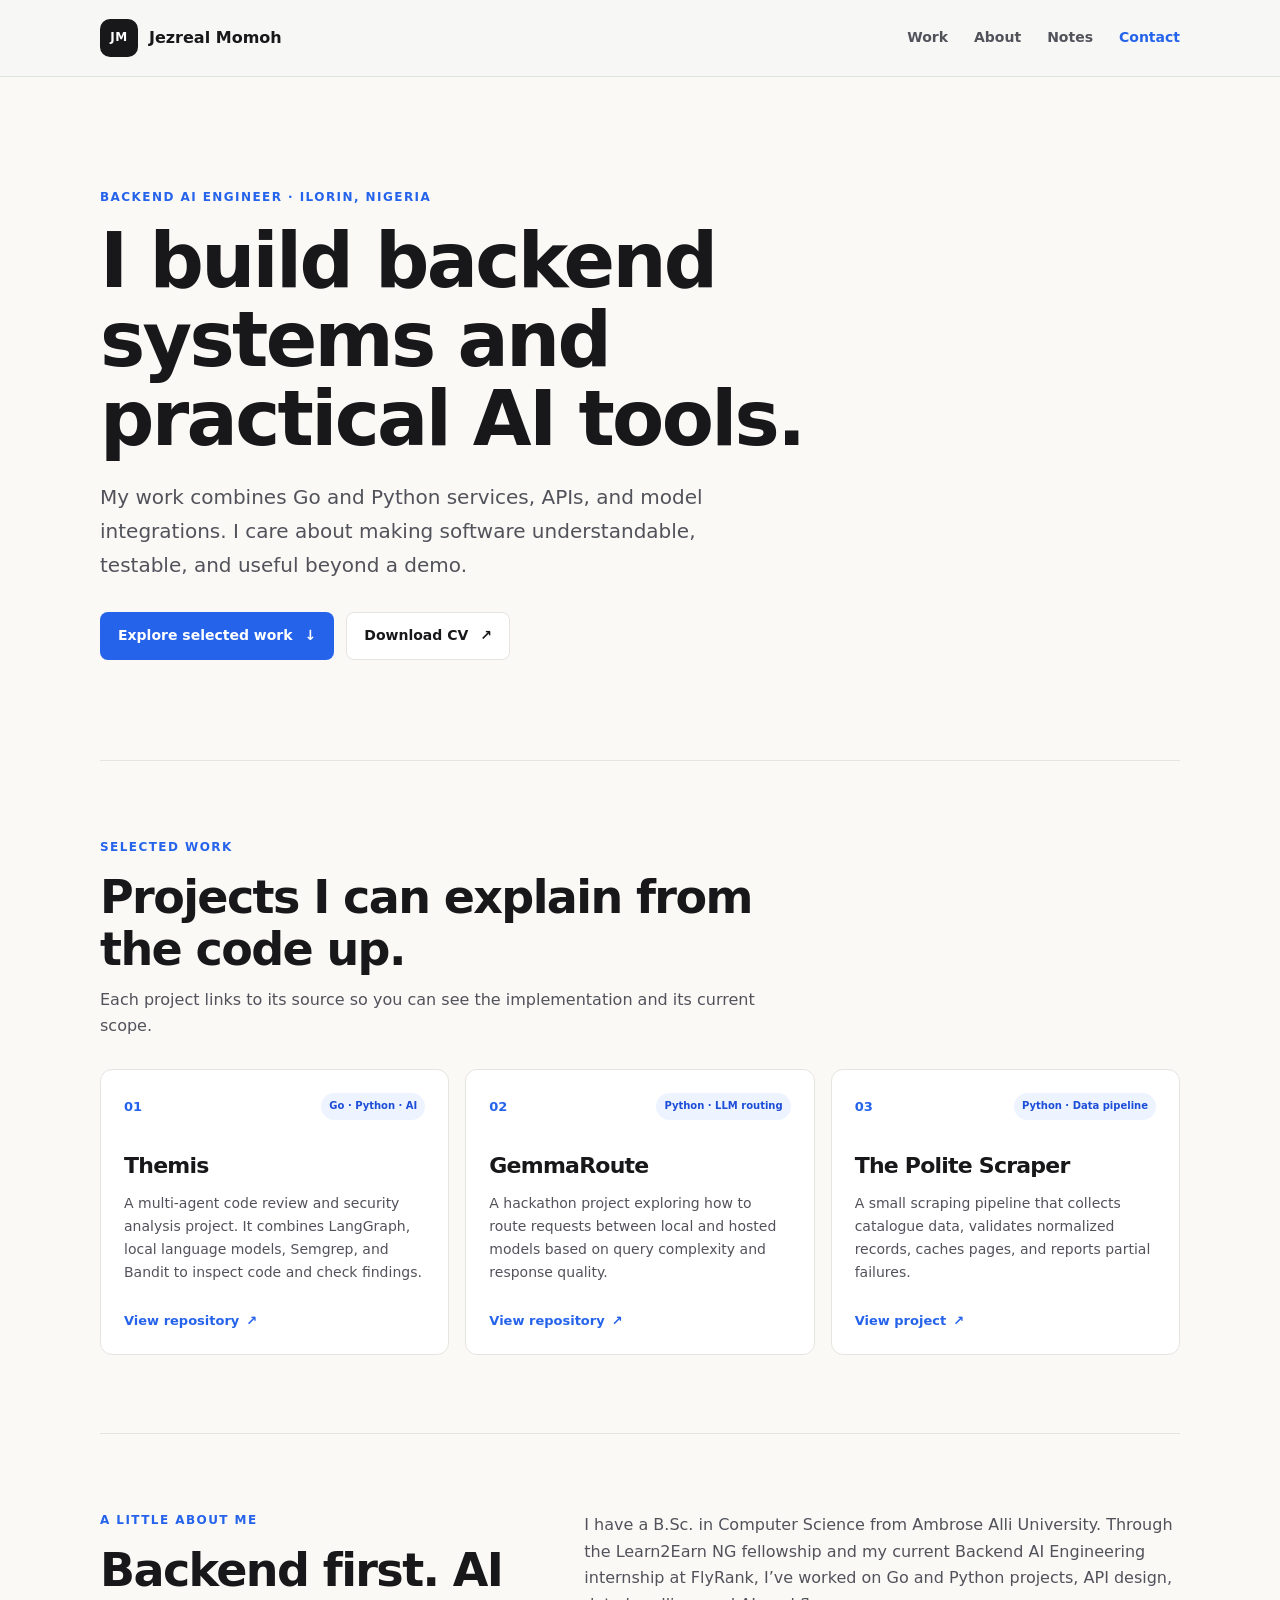
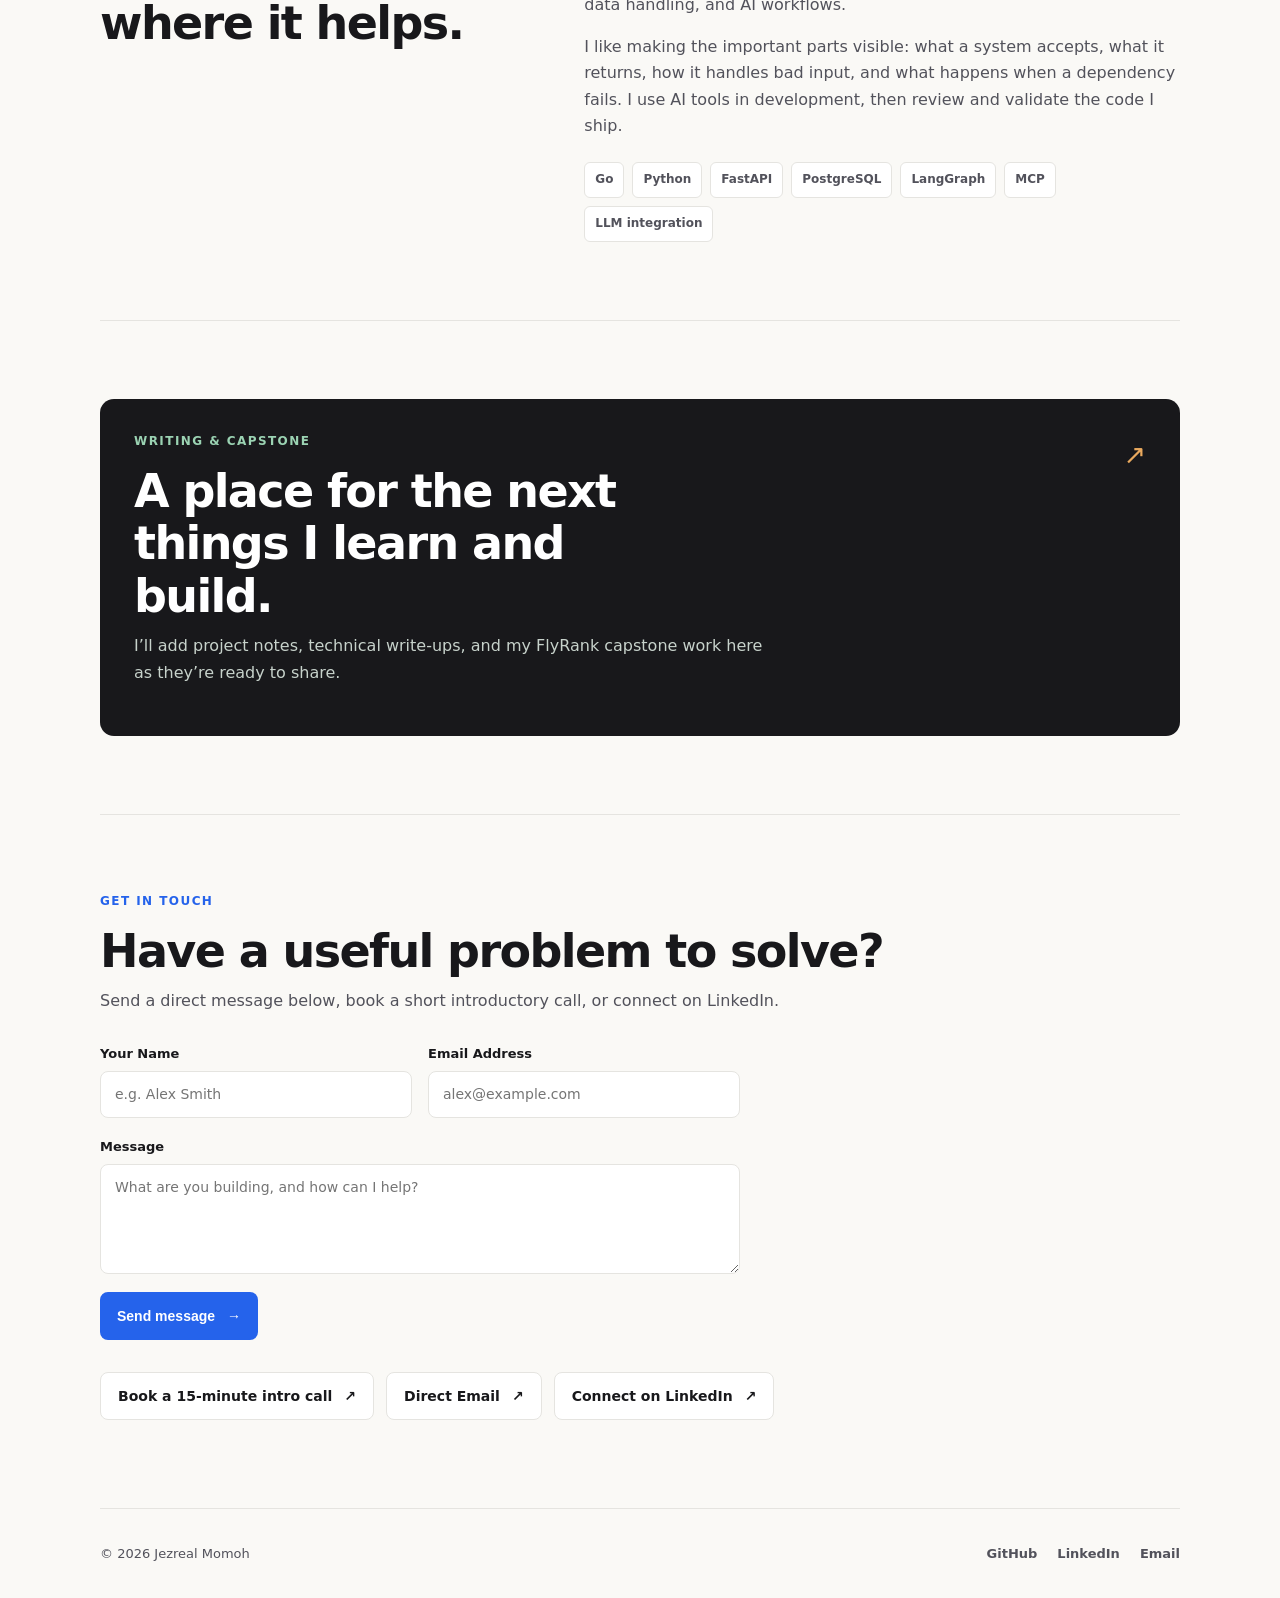
==== site/index.html @ f116a466 "feat(contact): add dynamic Netlify contact form and plain-words explainer" ====
<!doctype html>
<html lang="en">
  <head>
    <meta charset="utf-8">
    <meta name="viewport" content="width=device-width, initial-scale=1">
    <meta name="description" content="Jezreal Momoh builds backend systems and applied AI tools with Go and Python.">
    <meta name="theme-color" content="#f7f8f5">
    <title>Jezreal Momoh — Backend AI Engineer</title>
    <link rel="icon" type="image/svg+xml" href="./assets/jm-favicon.svg">
    <link rel="stylesheet" href="./styles.css">
  </head>
  <body>
    <a class="skip-link" href="#main">Skip to content</a>

    <header class="site-header">
      <div class="header-inner">
        <a class="brand" href="#top" aria-label="Jezreal Momoh, home">
          <span class="brand-mark" aria-hidden="true">JM</span>
          <span>Jezreal Momoh</span>
        </a>
        <nav aria-label="Main navigation">
          <a href="#work">Work</a>
          <a href="#about">About</a>
          <a href="#notes">Notes</a>
          <a class="nav-contact" href="#contact">Contact</a>
        </nav>
      </div>
    </header>

    <main id="main">
      <section class="hero" id="top" aria-labelledby="hero-title">
        <p class="eyebrow">Backend AI Engineer · Ilorin, Nigeria</p>
        <h1 id="hero-title">I build backend systems and practical AI tools.</h1>
        <p class="hero-copy">My work combines Go and Python services, APIs, and model integrations. I care about making software understandable, testable, and useful beyond a demo.</p>
        <div class="hero-actions">
          <a class="button button-primary" href="#work">Explore selected work <span aria-hidden="true">↓</span></a>
          <a class="button button-secondary" href="./assets/Jezreal_Momoh_Backend_AI_Engineer_CV.pdf" download>Download CV <span aria-hidden="true">↗</span></a>
        </div>
      </section>

      <section class="work section-block" id="work" aria-labelledby="work-title">
        <div class="section-heading">
          <p class="eyebrow">Selected work</p>
          <h2 id="work-title">Projects I can explain from the code up.</h2>
          <p>Each project links to its source so you can see the implementation and its current scope.</p>
        </div>
        <div class="project-grid">
          <article class="project-card">
            <div class="project-topline"><span class="project-number">01</span><span class="tag">Go · Python · AI</span></div>
            <h3>Themis</h3>
            <p>A multi-agent code review and security analysis project. It combines LangGraph, local language models, Semgrep, and Bandit to inspect code and check findings.</p>
            <a class="text-link" href="https://github.com/jezreal-dev/themis" target="_blank" rel="noopener noreferrer">View repository <span aria-hidden="true">↗</span></a>
          </article>
          <article class="project-card">
            <div class="project-topline"><span class="project-number">02</span><span class="tag">Python · LLM routing</span></div>
            <h3>GemmaRoute</h3>
            <p>A hackathon project exploring how to route requests between local and hosted models based on query complexity and response quality.</p>
            <a class="text-link" href="https://github.com/jezreal-dev/gemmaroute" target="_blank" rel="noopener noreferrer">View repository <span aria-hidden="true">↗</span></a>
          </article>
          <article class="project-card">
            <div class="project-topline"><span class="project-number">03</span><span class="tag">Python · Data pipeline</span></div>
            <h3>The Polite Scraper</h3>
            <p>A small scraping pipeline that collects catalogue data, validates normalized records, caches pages, and reports partial failures.</p>
            <a class="text-link" href="https://github.com/jezreal-dev/flyrank-backend-ai-engineering/tree/main/scraper" target="_blank" rel="noopener noreferrer">View project <span aria-hidden="true">↗</span></a>
          </article>
        </div>
      </section>

      <section class="about section-block" id="about" aria-labelledby="about-title">
        <div class="section-heading">
          <p class="eyebrow">A little about me</p>
          <h2 id="about-title">Backend first. AI where it helps.</h2>
        </div>
        <div class="about-copy">
          <p>I have a B.Sc. in Computer Science from Ambrose Alli University. Through the Learn2Earn NG fellowship and my current Backend AI Engineering internship at FlyRank, I’ve worked on Go and Python projects, API design, data handling, and AI workflows.</p>
          <p>I like making the important parts visible: what a system accepts, what it returns, how it handles bad input, and what happens when a dependency fails. I use AI tools in development, then review and validate the code I ship.</p>
          <div class="skill-list" aria-label="Tools and areas I work with">
            <span>Go</span><span>Python</span><span>FastAPI</span><span>PostgreSQL</span><span>LangGraph</span><span>MCP</span><span>LLM integration</span>
          </div>
        </div>
      </section>

      <section class="notes section-block" id="notes" aria-labelledby="notes-title">
        <div class="notes-panel">
          <div>
            <p class="eyebrow">Writing &amp; capstone</p>
            <h2 id="notes-title">A place for the next things I learn and build.</h2>
            <p>I’ll add project notes, technical write-ups, and my FlyRank capstone work here as they’re ready to share.</p>
          </div>
          <span class="notes-mark" aria-hidden="true">↗</span>
        </div>
      </section>

      <section class="contact section-block" id="contact" aria-labelledby="contact-title">
        <p class="eyebrow">Get in touch</p>
        <h2 id="contact-title">Have a useful problem to solve?</h2>
        <p>Send a direct message below, book a short introductory call, or connect on LinkedIn.</p>

        <form class="contact-form" name="contact" method="POST" data-netlify="true" netlify-honeypot="bot-field" id="contact-form">
          <input type="hidden" name="form-name" value="contact">
          <p class="visually-hidden">
            <label>Don’t fill this out if you're human: <input name="bot-field" tabindex="-1"></label>
          </p>

          <div class="form-row">
            <div class="form-group">
              <label for="name">Your Name</label>
              <input type="text" id="name" name="name" required placeholder="e.g. Alex Smith" autocomplete="name">
            </div>
            <div class="form-group">
              <label for="email">Email Address</label>
              <input type="email" id="email" name="email" required placeholder="alex@example.com" autocomplete="email">
            </div>
          </div>

          <div class="form-group">
            <label for="message">Message</label>
            <textarea id="message" name="message" rows="4" required placeholder="What are you building, and how can I help?"></textarea>
          </div>

          <div class="form-actions">
            <button type="submit" class="button button-primary" id="form-submit-btn">
              <span>Send message</span>
              <span aria-hidden="true">→</span>
            </button>
            <p class="form-status" id="form-status" aria-live="polite"></p>
          </div>
        </form>

        <div class="contact-actions" style="margin-top: 32px;">
          <a class="button button-secondary" href="https://calendly.com/laerzej/15-minute-intro-call" target="_blank" rel="noopener noreferrer">Book a 15-minute intro call <span aria-hidden="true">↗</span></a>
          <a class="button button-secondary" href="mailto:jezreelmomoh1234@gmail.com?subject=Hello%20Jezreal">Direct Email <span aria-hidden="true">↗</span></a>
          <a class="button button-secondary" href="https://linkedin.com/in/jezreal-momoh" target="_blank" rel="noopener noreferrer">Connect on LinkedIn <span aria-hidden="true">↗</span></a>
        </div>
      </section>
    </main>

    <footer class="site-footer">
      <p>© 2026 Jezreal Momoh</p>
      <div class="footer-links">
        <a href="https://github.com/jezreal-dev" target="_blank" rel="noopener noreferrer">GitHub</a>
        <a href="https://linkedin.com/in/jezreal-momoh" target="_blank" rel="noopener noreferrer">LinkedIn</a>
        <a href="mailto:jezreelmomoh1234@gmail.com">Email</a>
      </div>
    </footer>

    <script>
      const contactForm = document.getElementById('contact-form');
      const submitBtn = document.getElementById('form-submit-btn');
      const formStatus = document.getElementById('form-status');

      if (contactForm) {
        contactForm.addEventListener('submit', async (e) => {
          e.preventDefault();
          const submitText = submitBtn.querySelector('span');
          const originalText = submitText.textContent;
          submitBtn.disabled = true;
          submitText.textContent = 'Sending...';
          formStatus.textContent = '';
          formStatus.className = 'form-status';

          const formData = new FormData(contactForm);

          try {
            const response = await fetch('/', {
              method: 'POST',
              headers: { 'Content-Type': 'application/x-www-form-urlencoded' },
              body: new URLSearchParams(formData).toString()
            });

            if (response.ok) {
              formStatus.textContent = 'Thank you! Your message was sent successfully.';
              formStatus.classList.add('success');
              contactForm.reset();
            } else {
              throw new Error('Server returned ' + response.status);
            }
          } catch (err) {
            formStatus.textContent = 'Message could not be sent directly. Submitting normally...';
            formStatus.classList.add('error');
            // Graceful fallback to default browser form submission
            setTimeout(() => contactForm.submit(), 1000);
          } finally {
            submitBtn.disabled = false;
            submitText.textContent = originalText;
          }
        });
      }
    </script>
  </body>
</html>
---- site/styles.css ----
:root {
  color-scheme: light;
  --page: #faf9f6;
  --surface: #ffffff;
  --ink: #18181b;
  --muted: #52525b;
  --line: #e5e4e0;
  --accent: #2563eb;
  --accent-dark: #1d4ed8;
  --accent-wash: #edf3ff;
  --warm: #e9a95e;
  --font: Inter, ui-sans-serif, system-ui, -apple-system, BlinkMacSystemFont, "Segoe UI", sans-serif;
  --content: 1080px;
}

* { box-sizing: border-box; }
html { scroll-behavior: smooth; scroll-padding-top: 88px; }
body {
  margin: 0;
  background: var(--page);
  color: var(--ink);
  font-family: var(--font);
  font-size: 16px;
  line-height: 1.65;
  -webkit-font-smoothing: antialiased;
}
a { color: inherit; }
a:focus-visible { outline: 3px solid var(--warm); outline-offset: 4px; }
.skip-link {
  position: absolute;
  top: 8px;
  left: 8px;
  z-index: 20;
  padding: 8px 12px;
  transform: translateY(-150%);
  border-radius: 6px;
  background: var(--ink);
  color: white;
}
.skip-link:focus { transform: translateY(0); }
.site-header {
  position: sticky;
  top: 0;
  z-index: 10;
  border-bottom: 1px solid rgba(220, 228, 221, .9);
  background: rgba(247, 248, 245, .94);
  backdrop-filter: blur(12px);
}
.header-inner, .site-footer {
  width: min(var(--content), calc(100% - 48px));
  margin: 0 auto;
  display: flex;
  align-items: center;
  justify-content: space-between;
}
.header-inner { min-height: 76px; gap: 24px; }
.brand {
  display: inline-flex;
  align-items: center;
  gap: 11px;
  color: var(--ink);
  font-weight: 700;
  text-decoration: none;
  white-space: nowrap;
}
.brand-mark {
  display: grid;
  width: 38px;
  height: 38px;
  place-items: center;
  border-radius: 10px;
  background: var(--ink);
  color: white;
  font-size: 12px;
  letter-spacing: .04em;
}
nav { display: flex; align-items: center; gap: 26px; }
nav a, .footer-links a {
  color: var(--muted);
  font-size: 14px;
  font-weight: 600;
  text-decoration: none;
}
nav a:hover, .footer-links a:hover { color: var(--accent); }
nav .nav-contact { color: var(--accent); }
main { width: min(var(--content), calc(100% - 48px)); margin: 0 auto; }
.hero { padding: 112px 0 100px; max-width: 850px; }
.eyebrow {
  margin: 0 0 15px;
  color: var(--accent);
  font-size: 12px;
  font-weight: 750;
  letter-spacing: .12em;
  line-height: 1.4;
  text-transform: uppercase;
}
.hero .eyebrow { display: flex; align-items: center; gap: 9px; }
h1, h2, h3, p { margin-top: 0; }
h1, h2, h3 { letter-spacing: -.035em; }
h1 { max-width: 790px; margin-bottom: 22px; font-size: clamp(42px, 7vw, 76px); line-height: 1.04; font-weight: 740; }
.hero-copy { max-width: 650px; margin-bottom: 30px; color: var(--muted); font-size: clamp(17px, 2.2vw, 20px); line-height: 1.7; }
.hero-actions, .contact-actions { display: flex; flex-wrap: wrap; gap: 12px; }
.button {
  display: inline-flex;
  min-height: 48px;
  align-items: center;
  justify-content: center;
  gap: 12px;
  padding: 11px 17px;
  border: 1px solid transparent;
  border-radius: 8px;
  font-size: 14px;
  font-weight: 700;
  text-decoration: none;
  transition: background-color .15s ease, color .15s ease, border-color .15s ease, transform .15s ease;
}
.button:hover { transform: translateY(-1px); }
.button-primary { background: var(--accent); color: white; }
.button-primary:hover { background: var(--accent-dark); }
.button-secondary { border-color: var(--line); background: var(--surface); color: var(--ink); }
.button-secondary:hover { border-color: var(--accent); color: var(--accent); }
.section-block { padding: 78px 0; border-top: 1px solid var(--line); }
.section-heading { max-width: 690px; margin-bottom: 30px; }
.section-heading h2, .about h2, .notes h2, .contact h2 { margin-bottom: 11px; font-size: clamp(30px, 4.3vw, 46px); line-height: 1.14; font-weight: 720; }
.section-heading > p:last-child, .contact > p:not(.eyebrow), .notes-panel p:not(.eyebrow) { color: var(--muted); }
.project-grid { display: grid; grid-template-columns: repeat(3, minmax(0, 1fr)); gap: 16px; }
.project-card {
  display: flex;
  min-height: 286px;
  flex-direction: column;
  padding: 23px;
  border: 1px solid var(--line);
  border-radius: 12px;
  background: var(--surface);
}
.project-topline { display: flex; align-items: center; justify-content: space-between; gap: 8px; margin-bottom: 28px; }
.project-number { color: var(--accent); font-size: 13px; font-weight: 800; }
.tag { padding: 5px 8px; border-radius: 999px; background: var(--accent-wash); color: var(--accent-dark); font-size: 10px; font-weight: 700; }
.project-card h3 { margin-bottom: 8px; font-size: 22px; }
.project-card p { margin-bottom: 22px; color: var(--muted); font-size: 14px; line-height: 1.65; }
.text-link { display: inline-flex; align-items: center; gap: 7px; margin-top: auto; color: var(--accent); font-size: 13px; font-weight: 750; text-decoration: none; }
.text-link:hover { color: var(--accent-dark); text-decoration: underline; text-underline-offset: 3px; }
.about { display: grid; grid-template-columns: .85fr 1.15fr; gap: 44px; }
.about .section-heading { margin-bottom: 0; }
.about-copy p { color: var(--muted); }
.skill-list { display: flex; flex-wrap: wrap; gap: 8px; margin-top: 23px; }
.skill-list span { padding: 7px 10px; border: 1px solid var(--line); border-radius: 6px; background: var(--surface); color: var(--muted); font-size: 12px; font-weight: 650; }
.notes-panel { display: flex; justify-content: space-between; gap: 24px; padding: 34px; border-radius: 14px; background: var(--ink); color: white; }
.notes-panel > div { max-width: 650px; }
.notes-panel .eyebrow { color: #9bd3b3; }
.notes-panel h2 { max-width: 570px; }
.notes-panel p:not(.eyebrow) { color: #c7d2cb; }
.notes-mark { align-self: flex-start; color: var(--warm); font-size: 27px; }
.contact { padding-bottom: 88px; }
.contact > p:not(.eyebrow) { margin-bottom: 22px; }
.booking-note { margin-top: 14px; font-size: 12px; }

/* Contact Form & Form Elements */
.visually-hidden {
  position: absolute;
  width: 1px;
  height: 1px;
  padding: 0;
  margin: -1px;
  overflow: hidden;
  clip: rect(0, 0, 0, 0);
  white-space: nowrap;
  border: 0;
}
.contact-form {
  max-width: 640px;
  margin: 28px 0 20px;
  display: flex;
  flex-direction: column;
  gap: 18px;
}
.form-row {
  display: grid;
  grid-template-columns: 1fr 1fr;
  gap: 16px;
}
.form-group {
  display: flex;
  flex-direction: column;
  gap: 7px;
}
.form-group label {
  font-size: 13px;
  font-weight: 650;
  color: var(--ink);
}
.form-group input,
.form-group textarea {
  width: 100%;
  padding: 12px 14px;
  border: 1px solid var(--line);
  border-radius: 8px;
  background: var(--surface);
  color: var(--ink);
  font-family: inherit;
  font-size: 14px;
  line-height: 1.5;
  transition: border-color .15s ease, box-shadow .15s ease;
}
.form-group input:focus,
.form-group textarea:focus {
  outline: none;
  border-color: var(--accent);
  box-shadow: 0 0 0 3px var(--accent-wash);
}
.form-group textarea {
  resize: vertical;
  min-height: 110px;
}
.form-actions {
  display: flex;
  align-items: center;
  gap: 16px;
  flex-wrap: wrap;
}
.form-actions button {
  cursor: pointer;
  border: none;
}
.form-status {
  margin: 0;
  font-size: 13px;
  font-weight: 600;
}
.form-status.success {
  color: #15803d;
}
.form-status.error {
  color: #b91c1c;
}

.site-footer { min-height: 90px; border-top: 1px solid var(--line); color: var(--muted); font-size: 13px; }
.site-footer p { margin: 0; }
.footer-links { display: flex; gap: 20px; }
.footer-links a { font-size: 13px; }
@media (max-width: 760px) {
  .header-inner, .site-footer, main { width: min(100% - 36px, var(--content)); }
  .header-inner { min-height: 68px; }
  nav { gap: 15px; }
  nav a { font-size: 12px; }
  .hero { padding: 82px 0 72px; }
  .section-block { padding: 62px 0; }
  .project-grid { grid-template-columns: 1fr; }
  .project-card { min-height: 0; }
  .about { grid-template-columns: 1fr; gap: 22px; }
  .form-row { grid-template-columns: 1fr; }
}
@media (max-width: 470px) {
  .header-inner, .site-footer, main { width: calc(100% - 32px); }
  .brand { gap: 7px; font-size: 13px; }
  .brand-mark { width: 32px; height: 32px; }
  nav { gap: 11px; }
  nav a { font-size: 11px; }
  nav a:nth-child(3) { display: none; }
  h1 { font-size: 43px; }
  .button { width: 100%; }
  .notes-panel { padding: 24px; }
  .site-footer { align-items: flex-start; flex-direction: column; justify-content: center; gap: 7px; padding: 16px 0; }
}
@media (prefers-reduced-motion: reduce) {
  html { scroll-behavior: auto; }
  *, *::before, *::after { transition-duration: .01ms !important; }
}
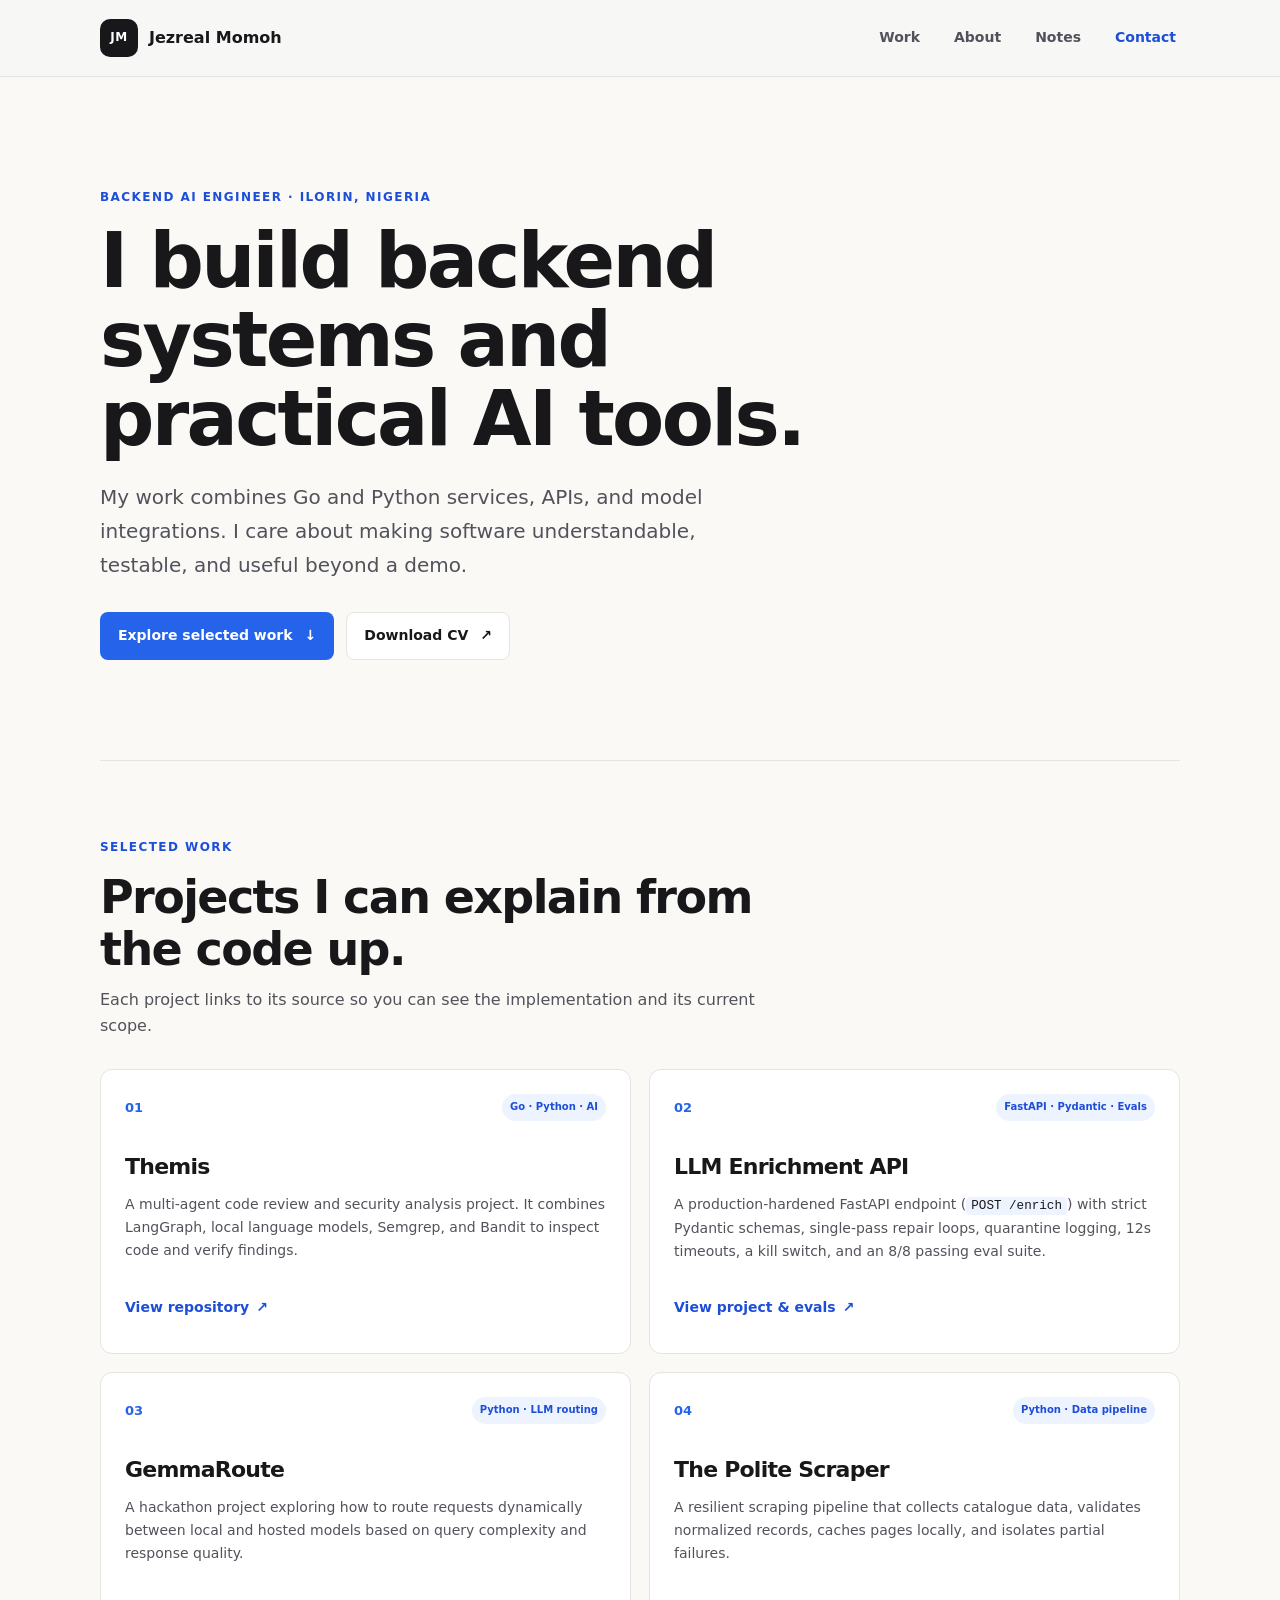
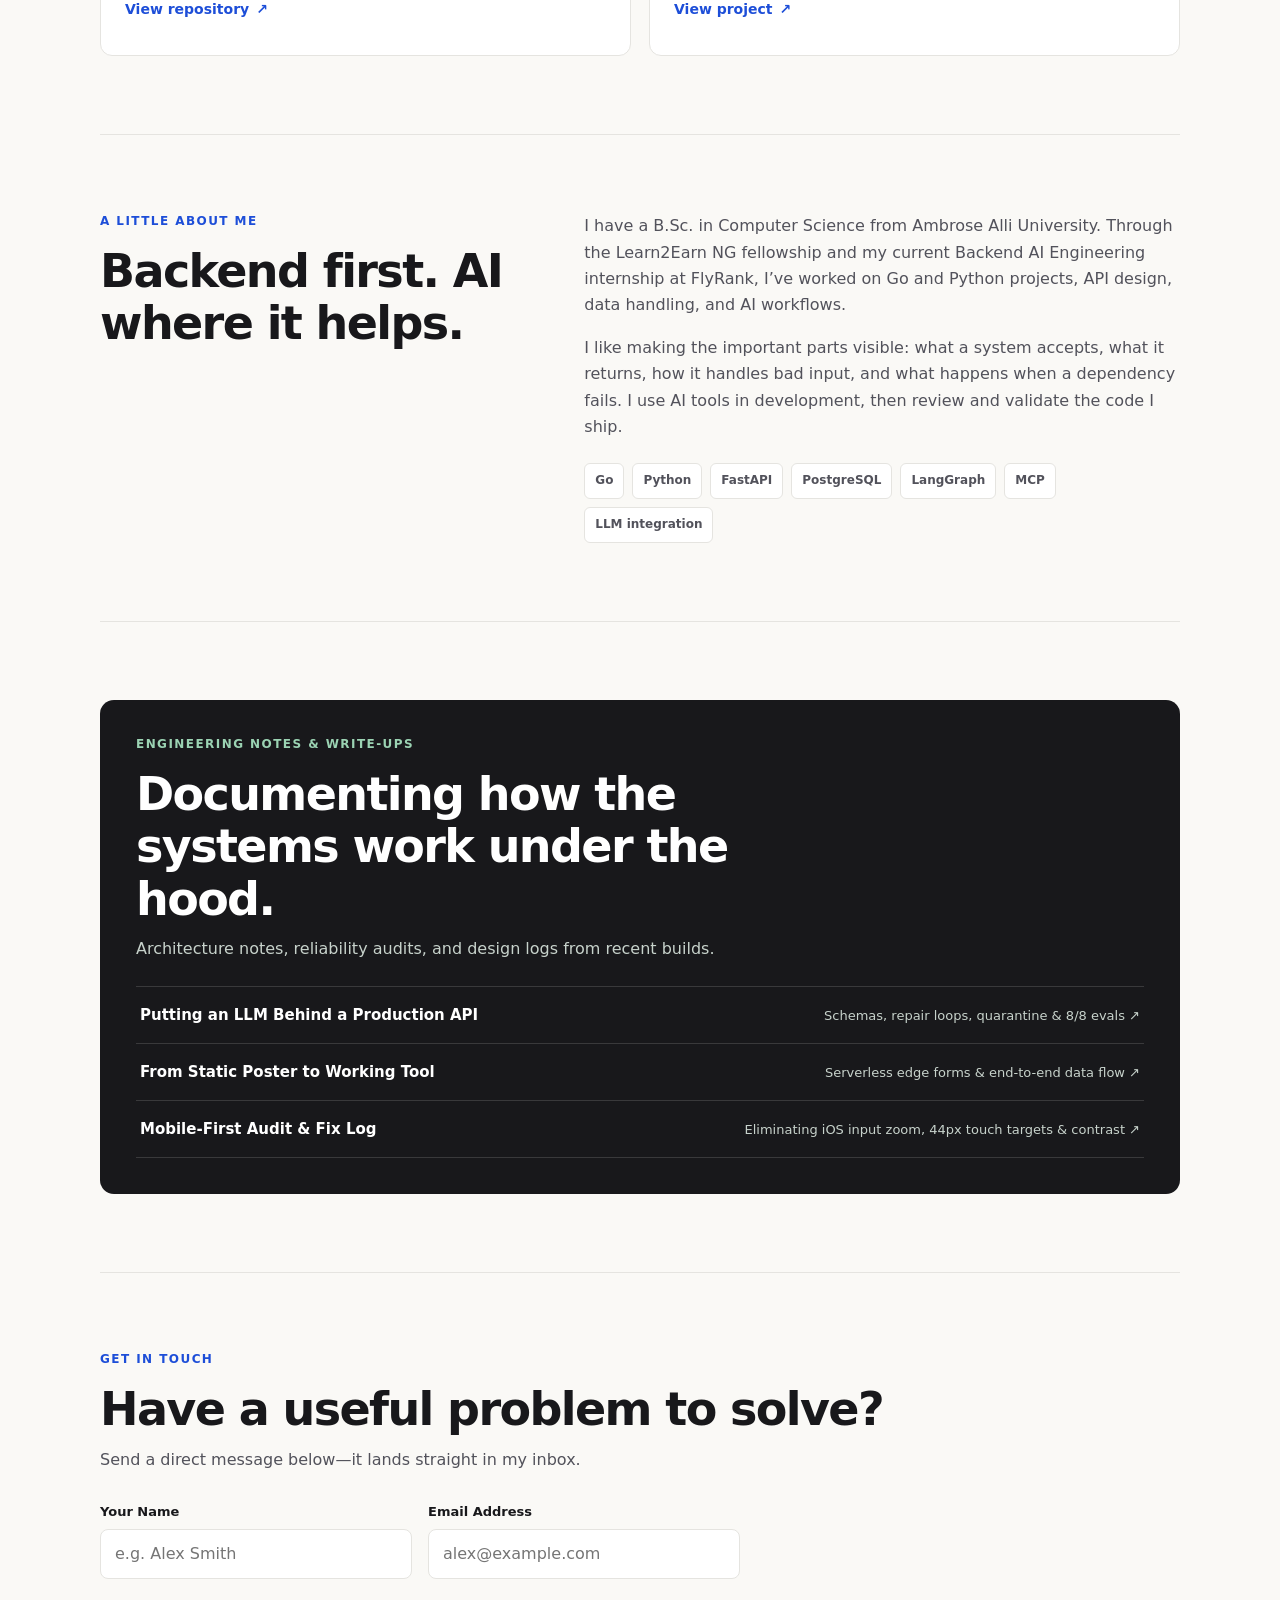
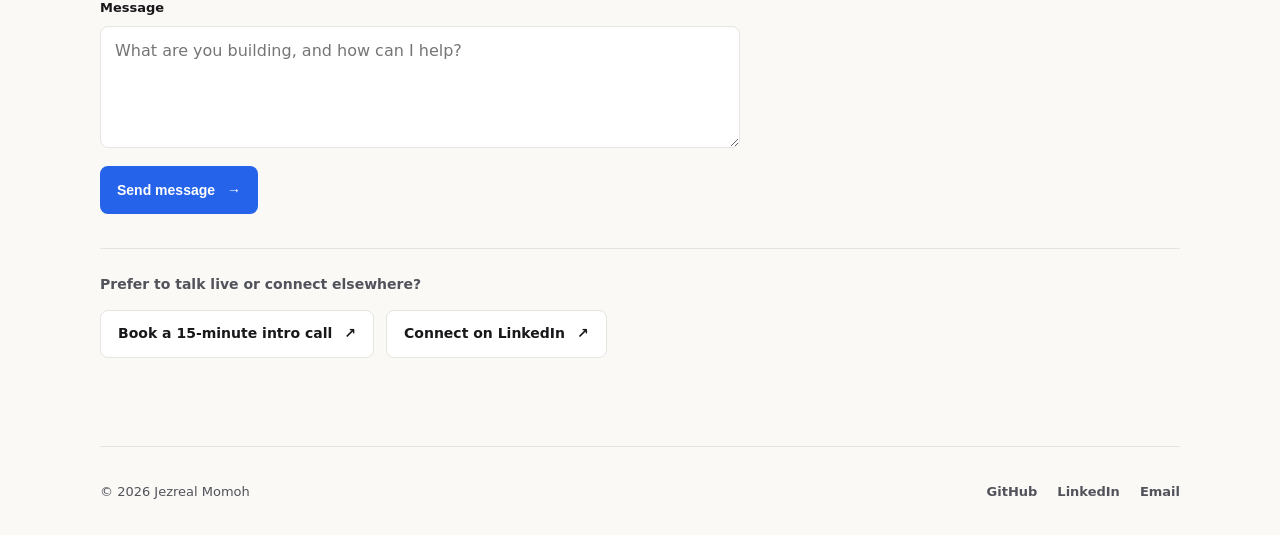
==== commit 89c13128: "feat(portfolio): apply Survive the Crit must-fixes (BE-07 card, live notes, contact hierarchy)" ====
--- a/site/index.html
+++ b/site/index.html
@@ -48,19 +48,25 @@
           <article class="project-card">
             <div class="project-topline"><span class="project-number">01</span><span class="tag">Go · Python · AI</span></div>
             <h3>Themis</h3>
-            <p>A multi-agent code review and security analysis project. It combines LangGraph, local language models, Semgrep, and Bandit to inspect code and check findings.</p>
+            <p>A multi-agent code review and security analysis project. It combines LangGraph, local language models, Semgrep, and Bandit to inspect code and verify findings.</p>
             <a class="text-link" href="https://github.com/jezreal-dev/themis" target="_blank" rel="noopener noreferrer">View repository <span aria-hidden="true">↗</span></a>
           </article>
           <article class="project-card">
-            <div class="project-topline"><span class="project-number">02</span><span class="tag">Python · LLM routing</span></div>
+            <div class="project-topline"><span class="project-number">02</span><span class="tag">FastAPI · Pydantic · Evals</span></div>
+            <h3>LLM Enrichment API</h3>
+            <p>A production-hardened FastAPI endpoint (<code>POST /enrich</code>) with strict Pydantic schemas, single-pass repair loops, quarantine logging, 12s timeouts, a kill switch, and an 8/8 passing eval suite.</p>
+            <a class="text-link" href="https://github.com/jezreal-dev/flyrank-backend-ai-engineering/tree/main/BE-01-crud-api" target="_blank" rel="noopener noreferrer">View project &amp; evals <span aria-hidden="true">↗</span></a>
+          </article>
+          <article class="project-card">
+            <div class="project-topline"><span class="project-number">03</span><span class="tag">Python · LLM routing</span></div>
             <h3>GemmaRoute</h3>
-            <p>A hackathon project exploring how to route requests between local and hosted models based on query complexity and response quality.</p>
+            <p>A hackathon project exploring how to route requests dynamically between local and hosted models based on query complexity and response quality.</p>
             <a class="text-link" href="https://github.com/jezreal-dev/gemmaroute" target="_blank" rel="noopener noreferrer">View repository <span aria-hidden="true">↗</span></a>
           </article>
           <article class="project-card">
-            <div class="project-topline"><span class="project-number">03</span><span class="tag">Python · Data pipeline</span></div>
+            <div class="project-topline"><span class="project-number">04</span><span class="tag">Python · Data pipeline</span></div>
             <h3>The Polite Scraper</h3>
-            <p>A small scraping pipeline that collects catalogue data, validates normalized records, caches pages, and reports partial failures.</p>
+            <p>A resilient scraping pipeline that collects catalogue data, validates normalized records, caches pages locally, and isolates partial failures.</p>
             <a class="text-link" href="https://github.com/jezreal-dev/flyrank-backend-ai-engineering/tree/main/scraper" target="_blank" rel="noopener noreferrer">View project <span aria-hidden="true">↗</span></a>
           </article>
         </div>
@@ -82,19 +88,38 @@
 
       <section class="notes section-block" id="notes" aria-labelledby="notes-title">
         <div class="notes-panel">
-          <div>
-            <p class="eyebrow">Writing &amp; capstone</p>
-            <h2 id="notes-title">A place for the next things I learn and build.</h2>
-            <p>I’ll add project notes, technical write-ups, and my FlyRank capstone work here as they’re ready to share.</p>
-          </div>
-          <span class="notes-mark" aria-hidden="true">↗</span>
+          <div class="notes-header">
+            <p class="eyebrow">Engineering notes &amp; write-ups</p>
+            <h2 id="notes-title">Documenting how the systems work under the hood.</h2>
+            <p>Architecture notes, reliability audits, and design logs from recent builds.</p>
+          </div>
+          <ul class="notes-list">
+            <li>
+              <a class="note-item" href="https://github.com/jezreal-dev/flyrank-backend-ai-engineering/tree/main/BE-01-crud-api#readme" target="_blank" rel="noopener noreferrer">
+                <span class="note-title">Putting an LLM Behind a Production API</span>
+                <span class="note-meta">Schemas, repair loops, quarantine &amp; 8/8 evals ↗</span>
+              </a>
+            </li>
+            <li>
+              <a class="note-item" href="https://github.com/jezreal-dev/portfolio/blob/main/MAKE_IT_DO_SOMETHING.md" target="_blank" rel="noopener noreferrer">
+                <span class="note-title">From Static Poster to Working Tool</span>
+                <span class="note-meta">Serverless edge forms &amp; end-to-end data flow ↗</span>
+              </a>
+            </li>
+            <li>
+              <a class="note-item" href="https://github.com/jezreal-dev/portfolio/blob/main/MOBILE_FIX_LOG.md" target="_blank" rel="noopener noreferrer">
+                <span class="note-title">Mobile-First Audit &amp; Fix Log</span>
+                <span class="note-meta">Eliminating iOS input zoom, 44px touch targets &amp; contrast ↗</span>
+              </a>
+            </li>
+          </ul>
         </div>
       </section>
 
       <section class="contact section-block" id="contact" aria-labelledby="contact-title">
         <p class="eyebrow">Get in touch</p>
         <h2 id="contact-title">Have a useful problem to solve?</h2>
-        <p>Send a direct message below, book a short introductory call, or connect on LinkedIn.</p>
+        <p>Send a direct message below—it lands straight in my inbox.</p>
 
         <form class="contact-form" name="contact" method="POST" data-netlify="true" netlify-honeypot="bot-field" id="contact-form">
           <input type="hidden" name="form-name" value="contact">
@@ -127,10 +152,12 @@
           </div>
         </form>
 
-        <div class="contact-actions" style="margin-top: 32px;">
-          <a class="button button-secondary" href="https://calendly.com/laerzej/15-minute-intro-call" target="_blank" rel="noopener noreferrer">Book a 15-minute intro call <span aria-hidden="true">↗</span></a>
-          <a class="button button-secondary" href="mailto:jezreelmomoh1234@gmail.com?subject=Hello%20Jezreal">Direct Email <span aria-hidden="true">↗</span></a>
-          <a class="button button-secondary" href="https://linkedin.com/in/jezreal-momoh" target="_blank" rel="noopener noreferrer">Connect on LinkedIn <span aria-hidden="true">↗</span></a>
+        <div class="contact-alt">
+          <p class="contact-alt-label">Prefer to talk live or connect elsewhere?</p>
+          <div class="contact-actions">
+            <a class="button button-secondary" href="https://calendly.com/laerzej/15-minute-intro-call" target="_blank" rel="noopener noreferrer">Book a 15-minute intro call <span aria-hidden="true">↗</span></a>
+            <a class="button button-secondary" href="https://linkedin.com/in/jezreal-momoh" target="_blank" rel="noopener noreferrer">Connect on LinkedIn <span aria-hidden="true">↗</span></a>
+          </div>
         </div>
       </section>
     </main>
@@ -176,10 +203,8 @@
               throw new Error('Server returned ' + response.status);
             }
           } catch (err) {
-            formStatus.textContent = 'Message could not be sent directly. Submitting normally...';
+            formStatus.textContent = 'Unable to send message via form right now. Please email directly at jezreelmomoh1234@gmail.com';
             formStatus.classList.add('error');
-            // Graceful fallback to default browser form submission
-            setTimeout(() => contactForm.submit(), 1000);
           } finally {
             submitBtn.disabled = false;
             submitText.textContent = originalText;
--- a/site/styles.css
+++ b/site/styles.css
@@ -14,7 +14,7 @@
 }
 
 * { box-sizing: border-box; }
-html { scroll-behavior: smooth; scroll-padding-top: 88px; }
+html { scroll-behavior: smooth; scroll-padding-top: 88px; overflow-x: hidden; }
 body {
   margin: 0;
   background: var(--page);
@@ -23,6 +23,7 @@
   font-size: 16px;
   line-height: 1.65;
   -webkit-font-smoothing: antialiased;
+  overflow-x: hidden;
 }
 a { color: inherit; }
 a:focus-visible { outline: 3px solid var(--warm); outline-offset: 4px; }
@@ -81,13 +82,19 @@
   font-weight: 600;
   text-decoration: none;
 }
+nav a {
+  padding: 8px 4px;
+  display: inline-flex;
+  align-items: center;
+  min-height: 44px;
+}
 nav a:hover, .footer-links a:hover { color: var(--accent); }
-nav .nav-contact { color: var(--accent); }
+nav .nav-contact { color: var(--accent-dark); font-weight: 700; }
 main { width: min(var(--content), calc(100% - 48px)); margin: 0 auto; }
 .hero { padding: 112px 0 100px; max-width: 850px; }
 .eyebrow {
   margin: 0 0 15px;
-  color: var(--accent);
+  color: var(--accent-dark);
   font-size: 12px;
   font-weight: 750;
   letter-spacing: .12em;
@@ -123,36 +130,89 @@
 .section-heading { max-width: 690px; margin-bottom: 30px; }
 .section-heading h2, .about h2, .notes h2, .contact h2 { margin-bottom: 11px; font-size: clamp(30px, 4.3vw, 46px); line-height: 1.14; font-weight: 720; }
 .section-heading > p:last-child, .contact > p:not(.eyebrow), .notes-panel p:not(.eyebrow) { color: var(--muted); }
-.project-grid { display: grid; grid-template-columns: repeat(3, minmax(0, 1fr)); gap: 16px; }
+.project-grid { display: grid; grid-template-columns: repeat(2, minmax(0, 1fr)); gap: 18px; }
 .project-card {
   display: flex;
-  min-height: 286px;
-  flex-direction: column;
-  padding: 23px;
+  min-height: 268px;
+  flex-direction: column;
+  padding: 24px;
   border: 1px solid var(--line);
   border-radius: 12px;
   background: var(--surface);
+}
+.project-card code {
+  padding: 2px 5px;
+  border-radius: 4px;
+  background: var(--accent-wash);
+  color: var(--ink);
+  font-size: 0.9em;
 }
 .project-topline { display: flex; align-items: center; justify-content: space-between; gap: 8px; margin-bottom: 28px; }
 .project-number { color: var(--accent); font-size: 13px; font-weight: 800; }
 .tag { padding: 5px 8px; border-radius: 999px; background: var(--accent-wash); color: var(--accent-dark); font-size: 10px; font-weight: 700; }
 .project-card h3 { margin-bottom: 8px; font-size: 22px; }
 .project-card p { margin-bottom: 22px; color: var(--muted); font-size: 14px; line-height: 1.65; }
-.text-link { display: inline-flex; align-items: center; gap: 7px; margin-top: auto; color: var(--accent); font-size: 13px; font-weight: 750; text-decoration: none; }
-.text-link:hover { color: var(--accent-dark); text-decoration: underline; text-underline-offset: 3px; }
+.text-link {
+  display: inline-flex;
+  align-items: center;
+  gap: 7px;
+  margin-top: auto;
+  color: var(--accent-dark);
+  font-size: 14px;
+  font-weight: 750;
+  text-decoration: none;
+  min-height: 44px;
+  padding: 4px 0;
+}
+.text-link:hover { color: var(--accent); text-decoration: underline; text-underline-offset: 3px; }
 .about { display: grid; grid-template-columns: .85fr 1.15fr; gap: 44px; }
 .about .section-heading { margin-bottom: 0; }
 .about-copy p { color: var(--muted); }
 .skill-list { display: flex; flex-wrap: wrap; gap: 8px; margin-top: 23px; }
 .skill-list span { padding: 7px 10px; border: 1px solid var(--line); border-radius: 6px; background: var(--surface); color: var(--muted); font-size: 12px; font-weight: 650; }
-.notes-panel { display: flex; justify-content: space-between; gap: 24px; padding: 34px; border-radius: 14px; background: var(--ink); color: white; }
-.notes-panel > div { max-width: 650px; }
+.notes-panel {
+  display: flex;
+  flex-direction: column;
+  gap: 24px;
+  padding: 36px;
+  border-radius: 14px;
+  background: var(--ink);
+  color: white;
+}
+.notes-header { max-width: 650px; }
 .notes-panel .eyebrow { color: #9bd3b3; }
-.notes-panel h2 { max-width: 570px; }
-.notes-panel p:not(.eyebrow) { color: #c7d2cb; }
-.notes-mark { align-self: flex-start; color: var(--warm); font-size: 27px; }
+.notes-panel h2 { max-width: 600px; }
+.notes-panel p:not(.eyebrow) { color: #c7d2cb; margin-bottom: 0; }
+.notes-list {
+  list-style: none;
+  margin: 0;
+  padding: 0;
+  display: flex;
+  flex-direction: column;
+  border-top: 1px solid rgba(255, 255, 255, .14);
+}
+.notes-list li {
+  border-bottom: 1px solid rgba(255, 255, 255, .14);
+}
+.note-item {
+  display: flex;
+  align-items: center;
+  justify-content: space-between;
+  gap: 16px;
+  min-height: 56px;
+  padding: 14px 4px;
+  text-decoration: none;
+  color: white;
+  transition: color .15s ease, transform .15s ease;
+}
+.note-item:hover { color: #9bd3b3; transform: translateX(3px); }
+.note-title { font-size: 15px; font-weight: 650; }
+.note-meta { font-size: 13px; color: #c7d2cb; text-align: right; }
+.note-item:hover .note-meta { color: #9bd3b3; }
 .contact { padding-bottom: 88px; }
 .contact > p:not(.eyebrow) { margin-bottom: 22px; }
+.contact-alt { margin-top: 34px; padding-top: 24px; border-top: 1px solid var(--line); }
+.contact-alt-label { margin-bottom: 14px; color: var(--muted); font-size: 14px; font-weight: 600; }
 .booking-note { margin-top: 14px; font-size: 12px; }
 
 /* Contact Form & Form Elements */
@@ -198,9 +258,12 @@
   background: var(--surface);
   color: var(--ink);
   font-family: inherit;
-  font-size: 14px;
+  font-size: 16px; /* Crucial: 16px prevents iOS Safari viewport zoom on input focus */
   line-height: 1.5;
   transition: border-color .15s ease, box-shadow .15s ease;
+}
+.form-group input {
+  min-height: 48px;
 }
 .form-group input:focus,
 .form-group textarea:focus {
@@ -248,19 +311,28 @@
   .project-grid { grid-template-columns: 1fr; }
   .project-card { min-height: 0; }
   .about { grid-template-columns: 1fr; gap: 22px; }
+  .note-item { flex-direction: column; align-items: flex-start; gap: 4px; padding: 14px 0; }
+  .note-meta { text-align: left; }
   .form-row { grid-template-columns: 1fr; }
 }
 @media (max-width: 470px) {
   .header-inner, .site-footer, main { width: calc(100% - 32px); }
-  .brand { gap: 7px; font-size: 13px; }
-  .brand-mark { width: 32px; height: 32px; }
-  nav { gap: 11px; }
-  nav a { font-size: 11px; }
+  .brand { gap: 8px; font-size: 14px; }
+  .brand-mark { width: 34px; height: 34px; }
+  nav { gap: 14px; }
+  nav a { font-size: 13px; }
   nav a:nth-child(3) { display: none; }
-  h1 { font-size: 43px; }
-  .button { width: 100%; }
-  .notes-panel { padding: 24px; }
-  .site-footer { align-items: flex-start; flex-direction: column; justify-content: center; gap: 7px; padding: 16px 0; }
+  .hero { padding: 56px 0 48px; }
+  h1 { font-size: clamp(34px, 9vw, 44px); line-height: 1.1; }
+  .hero-copy { font-size: 16px; }
+  .hero-actions { flex-direction: column; width: 100%; }
+  .button { width: 100%; min-height: 48px; }
+  .project-card { padding: 20px; }
+  .notes-panel { padding: 24px 20px; gap: 18px; }
+  .form-actions button { width: 100%; min-height: 48px; }
+  .site-footer { align-items: flex-start; flex-direction: column; justify-content: center; gap: 12px; padding: 22px 0; }
+  .footer-links { flex-wrap: wrap; gap: 16px; }
+  .footer-links a { padding: 8px 4px; min-height: 44px; display: inline-flex; align-items: center; font-size: 14px; }
 }
 @media (prefers-reduced-motion: reduce) {
   html { scroll-behavior: auto; }
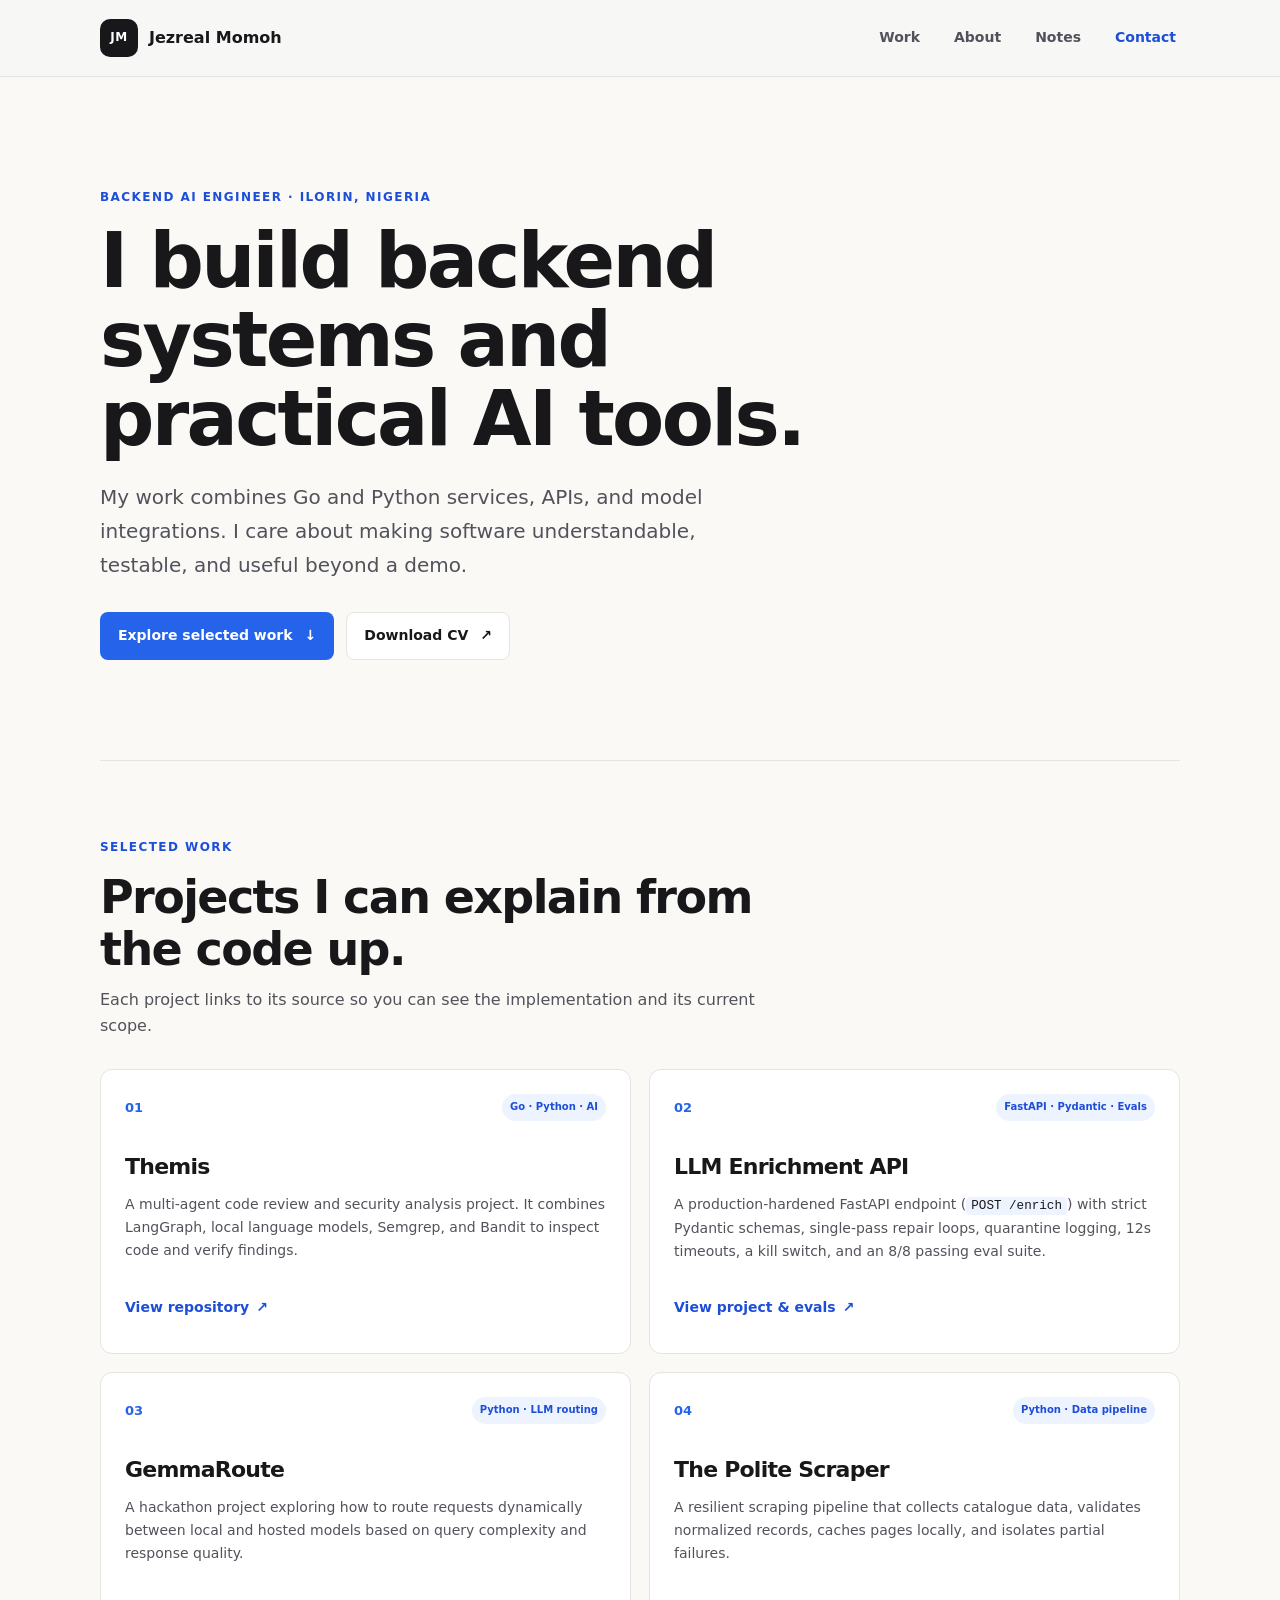
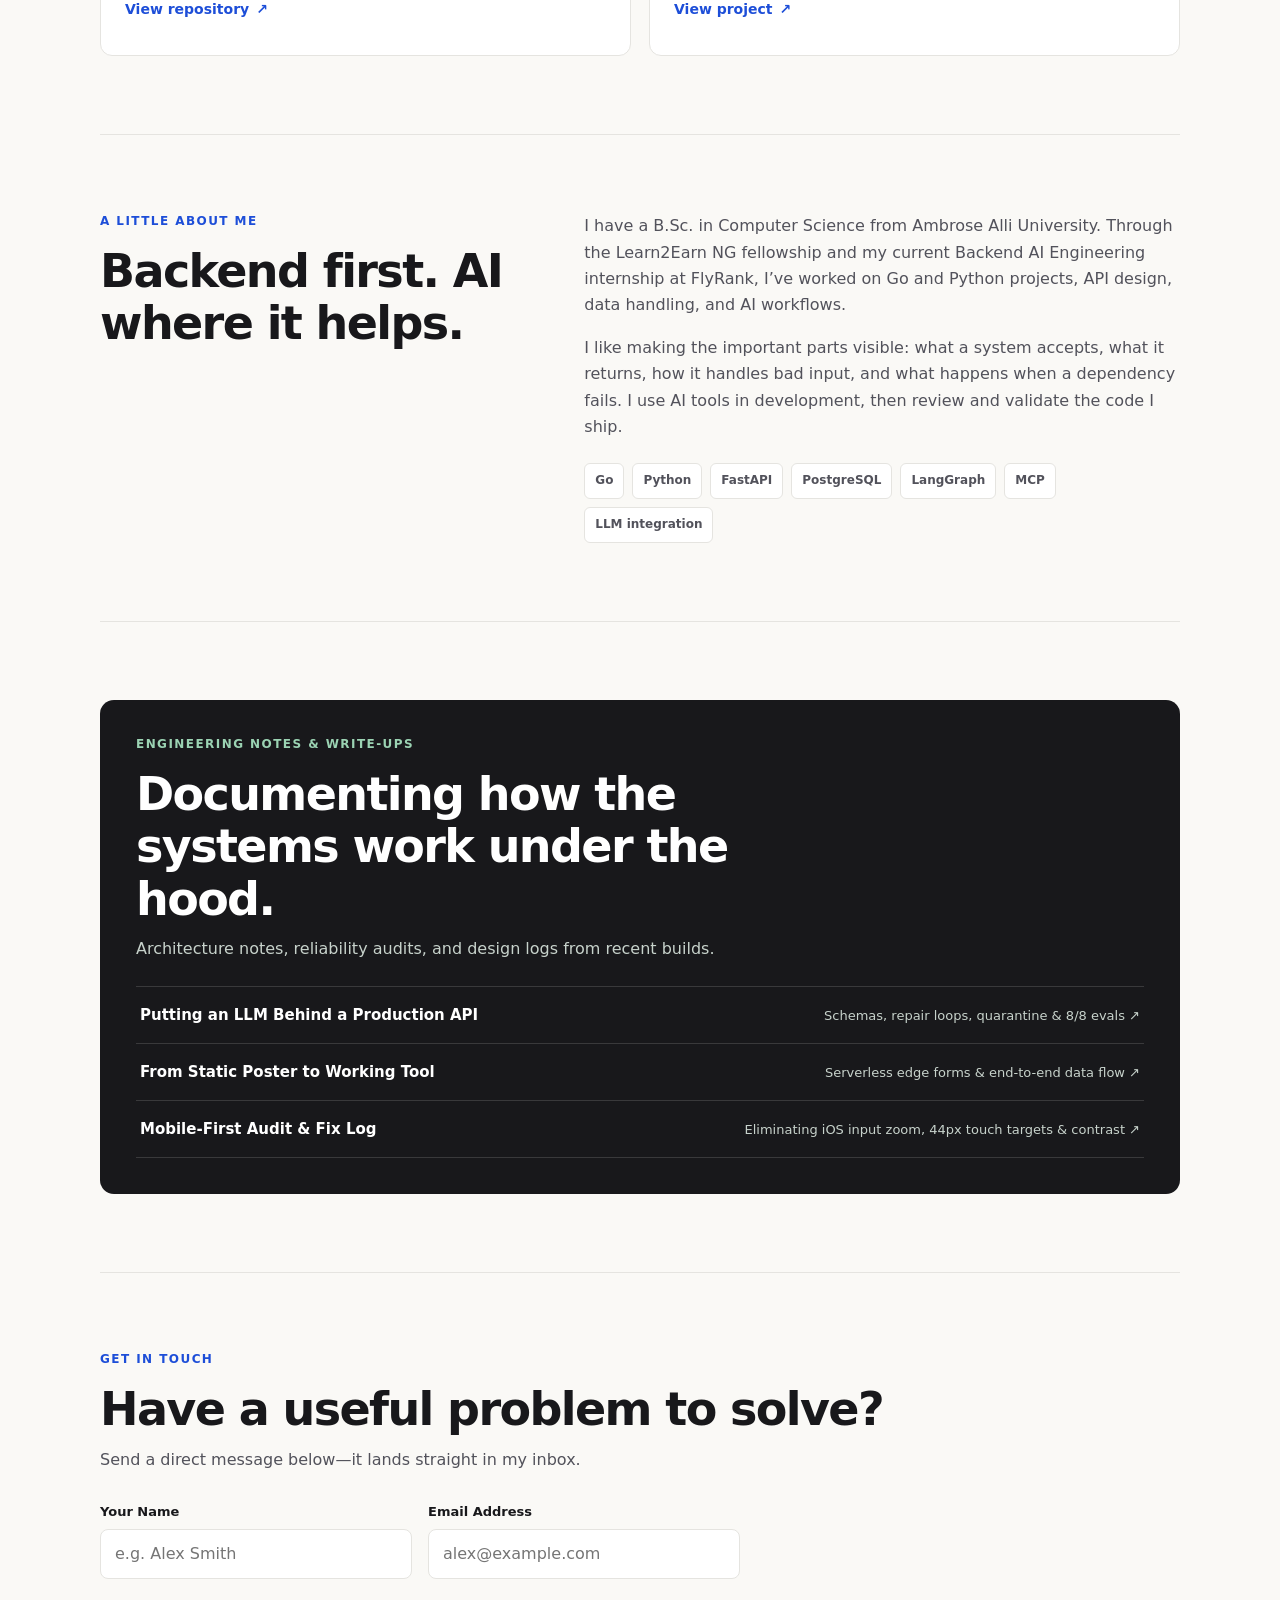
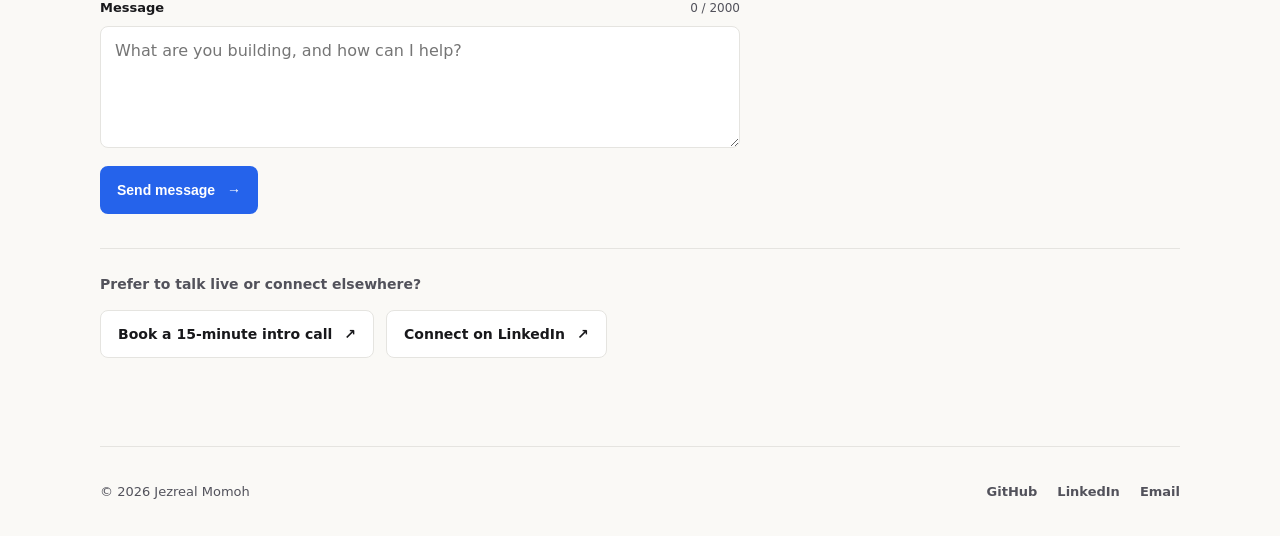
==== commit c903cc12: "feat(hardening): harden form validation/timeouts/cooldown, add SEO/OG/sitemap/robots and Break Your " ====
--- a/site/index.html
+++ b/site/index.html
@@ -3,11 +3,50 @@
   <head>
     <meta charset="utf-8">
     <meta name="viewport" content="width=device-width, initial-scale=1">
-    <meta name="description" content="Jezreal Momoh builds backend systems and applied AI tools with Go and Python.">
-    <meta name="theme-color" content="#f7f8f5">
+    <meta name="description" content="Jezreal Momoh is a Backend AI Engineer building Go and Python services, FastAPI endpoints, Pydantic schemas, multi-agent systems, and reliable LLM integrations.">
+    <meta name="author" content="Jezreal Momoh">
+    <meta name="robots" content="index, follow">
+    <meta name="theme-color" content="#faf9f6">
     <title>Jezreal Momoh — Backend AI Engineer</title>
+    <link rel="canonical" href="https://jezreal-momoh-portfolio.netlify.app/">
+
+    <!-- Open Graph / Social Share Preview -->
+    <meta property="og:type" content="website">
+    <meta property="og:url" content="https://jezreal-momoh-portfolio.netlify.app/">
+    <meta property="og:title" content="Jezreal Momoh — Backend AI Engineer">
+    <meta property="og:description" content="Backend systems and practical AI tools in Go and Python: FastAPI services, Pydantic schemas, multi-agent code review, and evals.">
+    <meta property="og:image" content="https://jezreal-momoh-portfolio.netlify.app/assets/og-card.png">
+    <meta property="og:image:width" content="1200">
+    <meta property="og:image:height" content="630">
+    <meta property="og:image:alt" content="Jezreal Momoh — Backend AI Engineer portfolio preview">
+
+    <!-- Twitter / X Card -->
+    <meta name="twitter:card" content="summary_large_image">
+    <meta name="twitter:title" content="Jezreal Momoh — Backend AI Engineer">
+    <meta name="twitter:description" content="Backend systems and practical AI tools in Go and Python: FastAPI services, Pydantic schemas, multi-agent code review, and evals.">
+    <meta name="twitter:image" content="https://jezreal-momoh-portfolio.netlify.app/assets/og-card.png">
+
     <link rel="icon" type="image/svg+xml" href="./assets/jm-favicon.svg">
     <link rel="stylesheet" href="./styles.css">
+
+    <script type="application/ld+json">
+      {
+        "@context": "https://schema.org",
+        "@type": "Person",
+        "name": "Jezreal Momoh",
+        "jobTitle": "Backend AI Engineer",
+        "url": "https://jezreal-momoh-portfolio.netlify.app/",
+        "address": {
+          "@type": "PostalAddress",
+          "addressLocality": "Ilorin",
+          "addressCountry": "NG"
+        },
+        "sameAs": [
+          "https://github.com/jezreal-dev",
+          "https://linkedin.com/in/jezreal-momoh"
+        ]
+      }
+    </script>
   </head>
   <body>
     <a class="skip-link" href="#main">Skip to content</a>
@@ -130,17 +169,20 @@
           <div class="form-row">
             <div class="form-group">
               <label for="name">Your Name</label>
-              <input type="text" id="name" name="name" required placeholder="e.g. Alex Smith" autocomplete="name">
+              <input type="text" id="name" name="name" required minlength="2" maxlength="100" placeholder="e.g. Alex Smith" autocomplete="name">
             </div>
             <div class="form-group">
               <label for="email">Email Address</label>
-              <input type="email" id="email" name="email" required placeholder="alex@example.com" autocomplete="email">
+              <input type="email" id="email" name="email" required maxlength="254" placeholder="alex@example.com" autocomplete="email">
             </div>
           </div>
 
           <div class="form-group">
-            <label for="message">Message</label>
-            <textarea id="message" name="message" rows="4" required placeholder="What are you building, and how can I help?"></textarea>
+            <div class="label-row">
+              <label for="message">Message</label>
+              <span class="char-count" id="message-count" aria-live="off">0 / 2000</span>
+            </div>
+            <textarea id="message" name="message" rows="4" required minlength="5" maxlength="2000" placeholder="What are you building, and how can I help?"></textarea>
           </div>
 
           <div class="form-actions">
@@ -175,37 +217,97 @@
       const contactForm = document.getElementById('contact-form');
       const submitBtn = document.getElementById('form-submit-btn');
       const formStatus = document.getElementById('form-status');
+      const messageField = document.getElementById('message');
+      const messageCount = document.getElementById('message-count');
+
+      if (messageField && messageCount) {
+        messageField.addEventListener('input', () => {
+          messageCount.textContent = messageField.value.length + ' / 2000';
+        });
+      }
 
       if (contactForm) {
+        let isSubmitting = false;
+        let lastSuccessAt = 0;
+        const COOLDOWN_MS = 5000;
+        const TIMEOUT_MS = 12000;
+        const EMAIL_RE = /^[^\s@]+@[^\s@]+\.[^\s@]+$/;
+
+        const showStatus = (msg, kind) => {
+          formStatus.textContent = msg;
+          formStatus.className = 'form-status ' + kind;
+        };
+
         contactForm.addEventListener('submit', async (e) => {
           e.preventDefault();
+          if (isSubmitting) return;
+
+          if (Date.now() - lastSuccessAt < COOLDOWN_MS) {
+            showStatus('Message already sent—please wait a few seconds before sending another.', 'error');
+            return;
+          }
+
+          const nameVal = contactForm.elements.name.value.trim();
+          const emailVal = contactForm.elements.email.value.trim();
+          const messageVal = contactForm.elements.message.value.trim();
+
+          if (nameVal.length < 2 || nameVal.length > 100) {
+            showStatus('Please enter your name (2–100 characters, not blank spaces).', 'error');
+            contactForm.elements.name.focus();
+            return;
+          }
+          if (!EMAIL_RE.test(emailVal) || emailVal.length > 254) {
+            showStatus('Please enter a valid email address.', 'error');
+            contactForm.elements.email.focus();
+            return;
+          }
+          if (messageVal.length < 5 || messageVal.length > 2000) {
+            showStatus('Please write a message between 5 and 2000 characters.', 'error');
+            contactForm.elements.message.focus();
+            return;
+          }
+
+          isSubmitting = true;
           const submitText = submitBtn.querySelector('span');
           const originalText = submitText.textContent;
           submitBtn.disabled = true;
           submitText.textContent = 'Sending...';
-          formStatus.textContent = '';
-          formStatus.className = 'form-status';
-
-          const formData = new FormData(contactForm);
+          showStatus('', '');
+
+          const payload = new URLSearchParams();
+          payload.set('form-name', 'contact');
+          payload.set('bot-field', contactForm.elements['bot-field'].value);
+          payload.set('name', nameVal);
+          payload.set('email', emailVal);
+          payload.set('message', messageVal);
+
+          const controller = new AbortController();
+          const timer = setTimeout(() => controller.abort(), TIMEOUT_MS);
 
           try {
             const response = await fetch('/', {
               method: 'POST',
               headers: { 'Content-Type': 'application/x-www-form-urlencoded' },
-              body: new URLSearchParams(formData).toString()
+              body: payload.toString(),
+              signal: controller.signal
             });
 
             if (response.ok) {
-              formStatus.textContent = 'Thank you! Your message was sent successfully.';
-              formStatus.classList.add('success');
+              lastSuccessAt = Date.now();
+              showStatus('Thank you! Your message was sent successfully.', 'success');
               contactForm.reset();
+              if (messageCount) messageCount.textContent = '0 / 2000';
             } else {
               throw new Error('Server returned ' + response.status);
             }
           } catch (err) {
-            formStatus.textContent = 'Unable to send message via form right now. Please email directly at jezreelmomoh1234@gmail.com';
-            formStatus.classList.add('error');
+            const reason = err.name === 'AbortError'
+              ? 'Request timed out on a slow connection.'
+              : 'Unable to send message via form right now.';
+            showStatus(reason + ' Please email directly at jezreelmomoh1234@gmail.com', 'error');
           } finally {
+            clearTimeout(timer);
+            isSubmitting = false;
             submitBtn.disabled = false;
             submitText.textContent = originalText;
           }
--- a/site/styles.css
+++ b/site/styles.css
@@ -244,6 +244,16 @@
   flex-direction: column;
   gap: 7px;
 }
+.label-row {
+  display: flex;
+  align-items: baseline;
+  justify-content: space-between;
+  gap: 8px;
+}
+.char-count {
+  font-size: 12px;
+  color: var(--muted);
+}
 .form-group label {
   font-size: 13px;
   font-weight: 650;
@@ -284,6 +294,11 @@
 .form-actions button {
   cursor: pointer;
   border: none;
+}
+.form-actions button:disabled {
+  opacity: 0.65;
+  cursor: not-allowed;
+  transform: none;
 }
 .form-status {
   margin: 0;
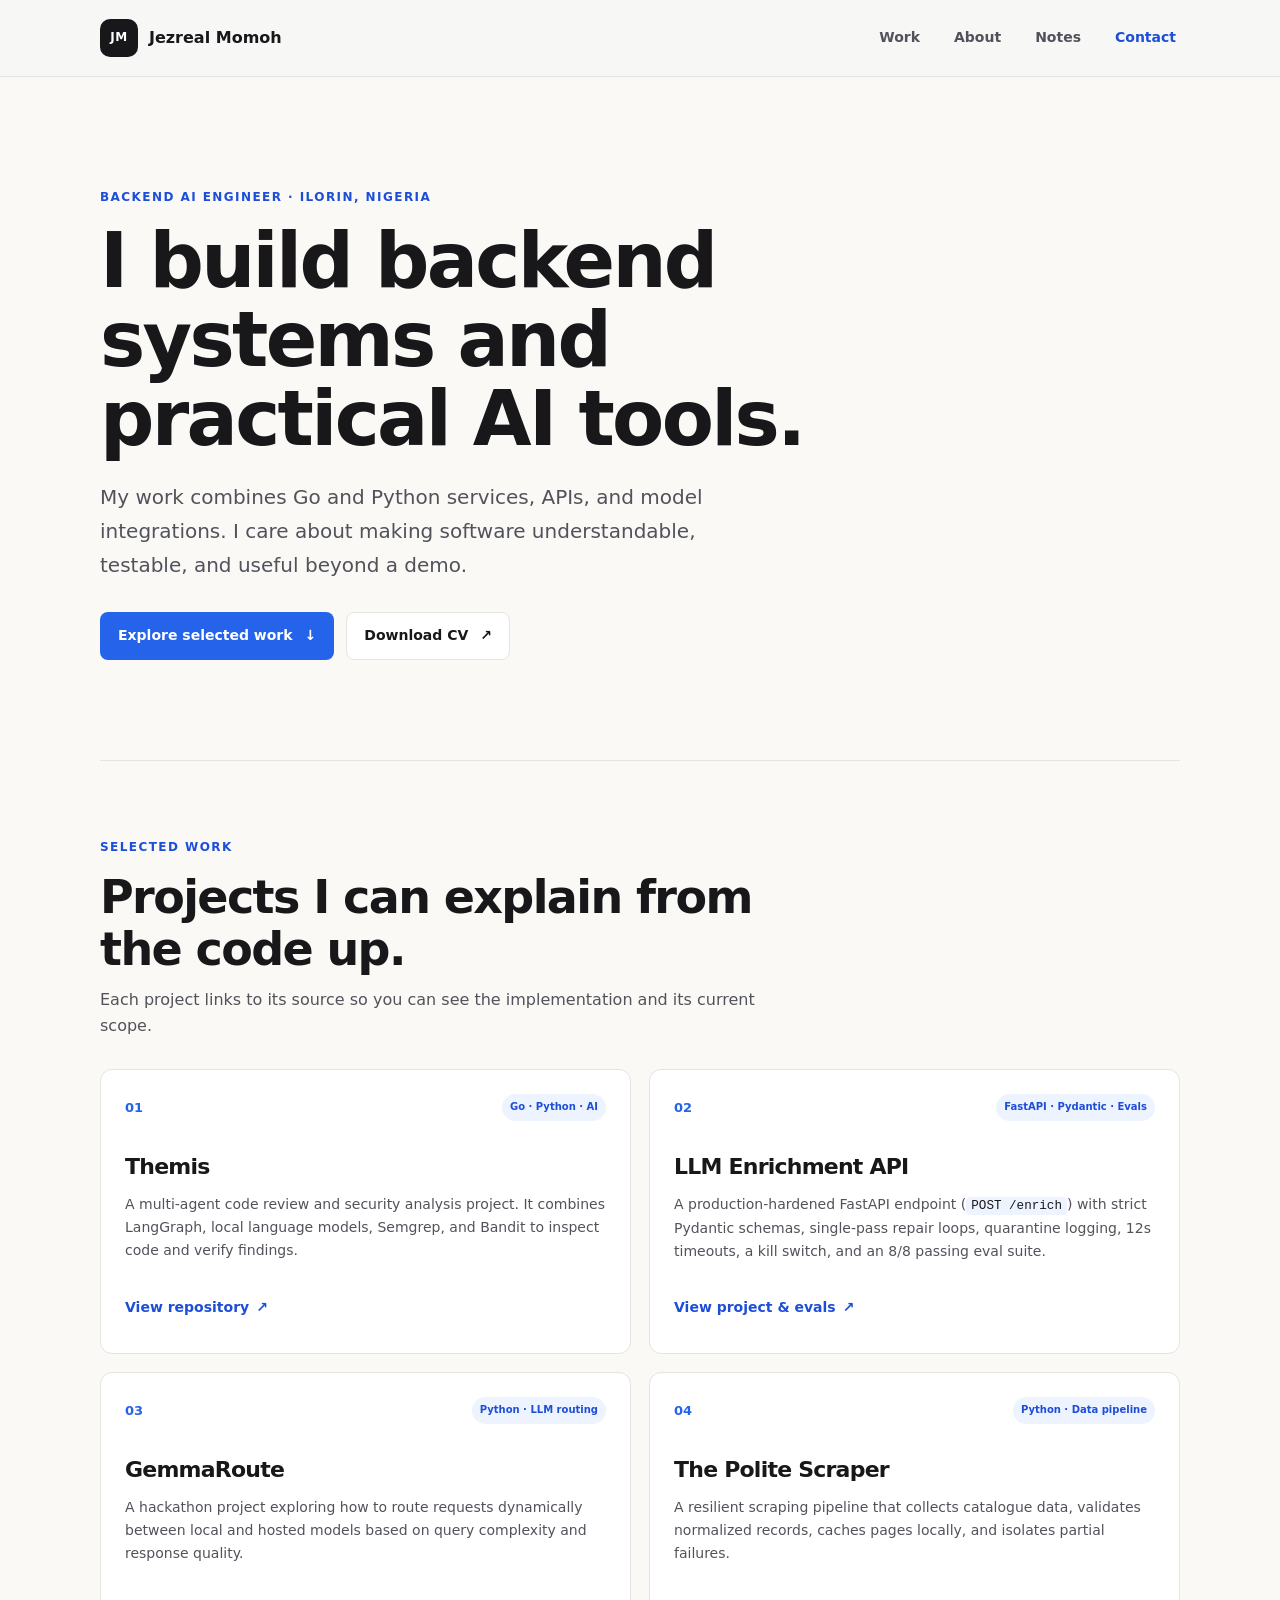
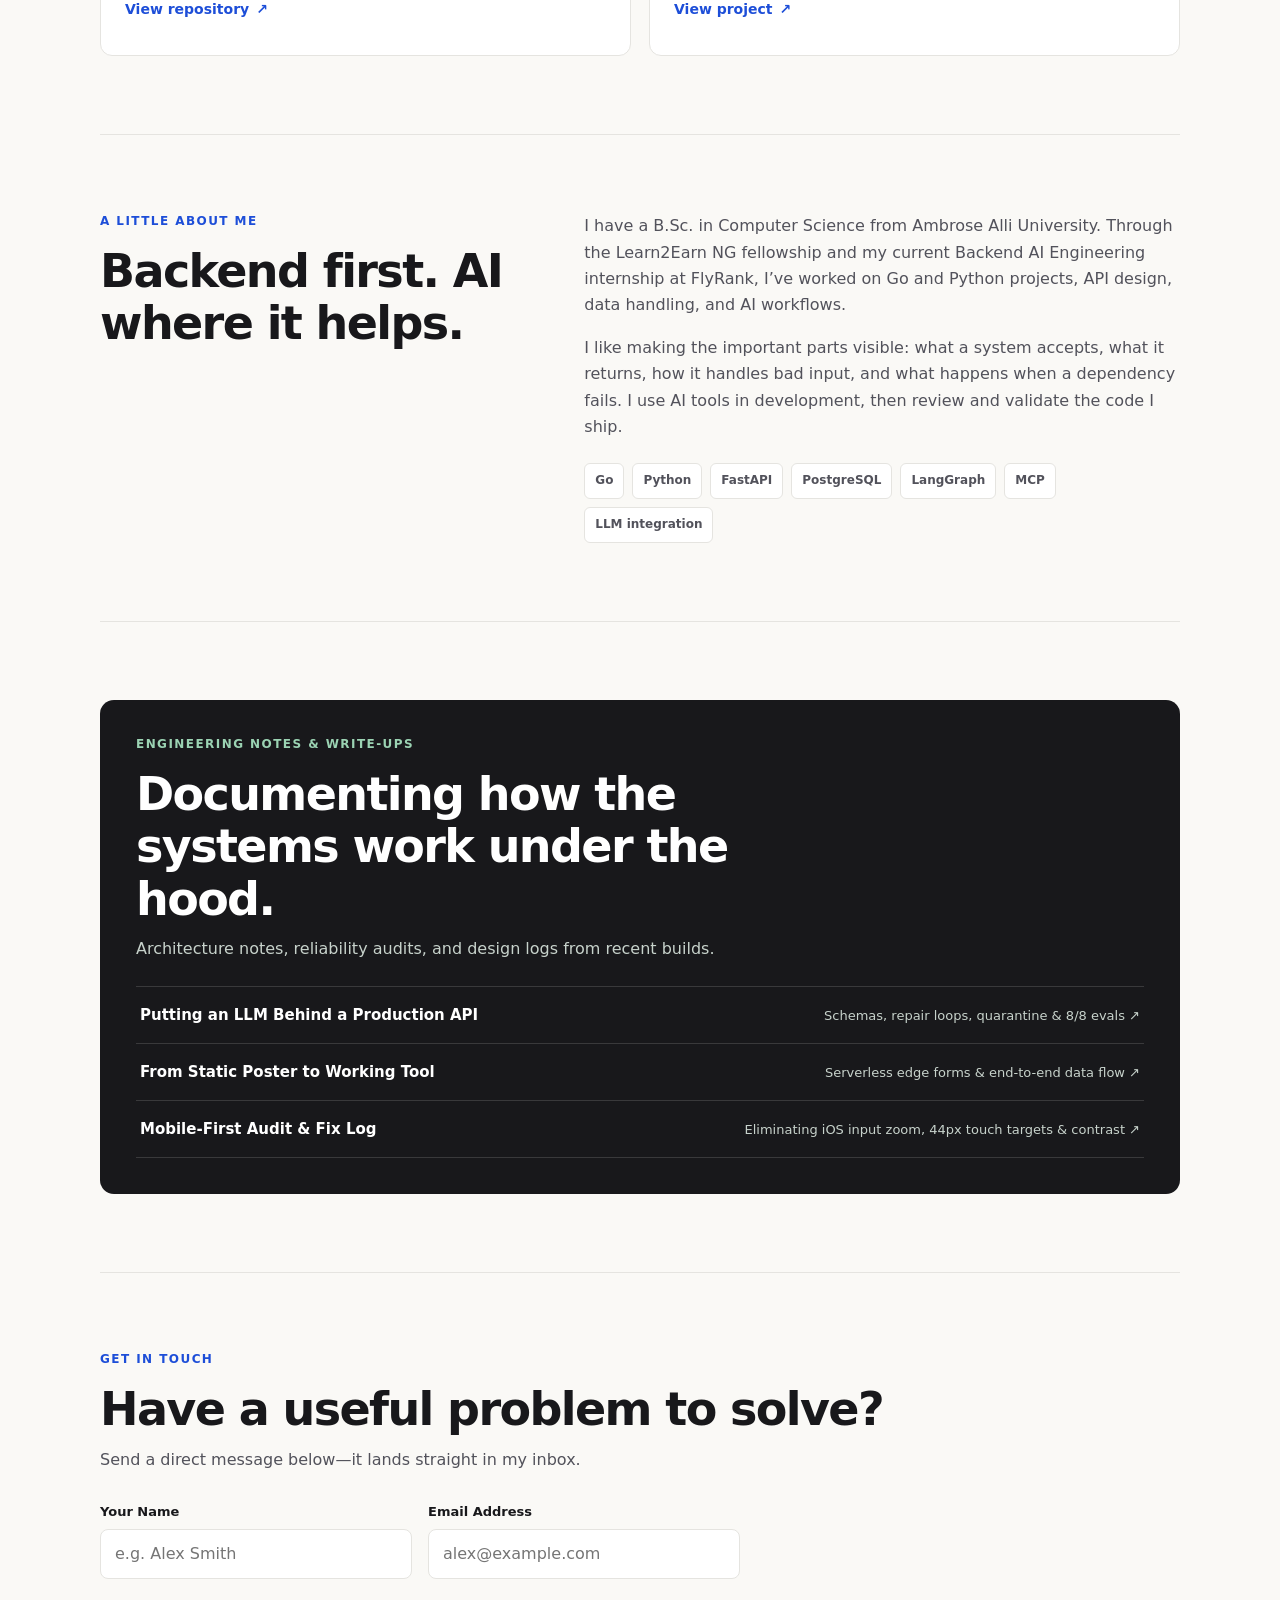
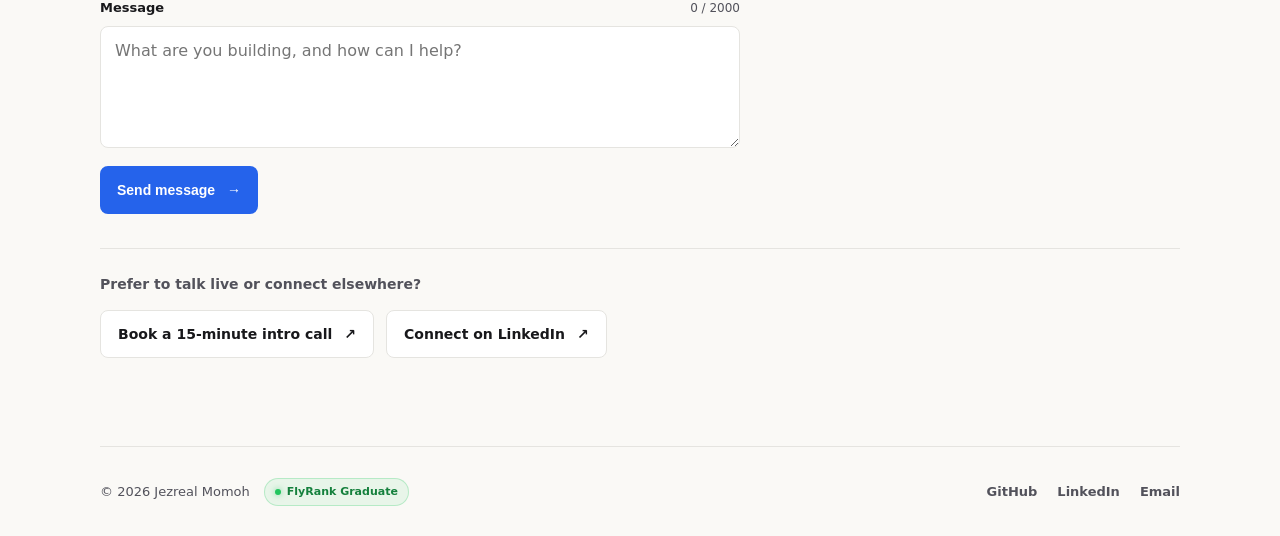
==== commit 8093d2b3: "feat(footer): add verified FlyRank graduate badge in footer for Checkpoint 2" ====
--- a/site/index.html
+++ b/site/index.html
@@ -205,7 +205,13 @@
     </main>
 
     <footer class="site-footer">
-      <p>© 2026 Jezreal Momoh</p>
+      <div class="footer-left">
+        <p>© 2026 Jezreal Momoh</p>
+        <a href="https://internship.flyrank.ai" class="graduate-badge" target="_blank" rel="noopener noreferrer" title="Verified FlyRank AI Graduate">
+          <span class="badge-dot" aria-hidden="true"></span>
+          <span>FlyRank Graduate</span>
+        </a>
+      </div>
       <div class="footer-links">
         <a href="https://github.com/jezreal-dev" target="_blank" rel="noopener noreferrer">GitHub</a>
         <a href="https://linkedin.com/in/jezreal-momoh" target="_blank" rel="noopener noreferrer">LinkedIn</a>
--- a/site/styles.css
+++ b/site/styles.css
@@ -314,6 +314,32 @@
 
 .site-footer { min-height: 90px; border-top: 1px solid var(--line); color: var(--muted); font-size: 13px; }
 .site-footer p { margin: 0; }
+.footer-left { display: flex; align-items: center; gap: 14px; }
+.graduate-badge {
+  display: inline-flex;
+  align-items: center;
+  gap: 6px;
+  padding: 4px 10px;
+  background: rgba(34, 197, 94, 0.08);
+  border: 1px solid rgba(34, 197, 94, 0.25);
+  border-radius: 9999px;
+  color: #15803d;
+  font-size: 11px;
+  font-weight: 600;
+  text-decoration: none;
+  transition: all 0.2s ease;
+}
+.graduate-badge:hover {
+  background: rgba(34, 197, 94, 0.15);
+  border-color: rgba(34, 197, 94, 0.4);
+}
+.badge-dot {
+  width: 6px;
+  height: 6px;
+  border-radius: 50%;
+  background-color: #22c55e;
+  box-shadow: 0 0 6px rgba(34, 197, 94, 0.6);
+}
 .footer-links { display: flex; gap: 20px; }
 .footer-links a { font-size: 13px; }
 @media (max-width: 760px) {
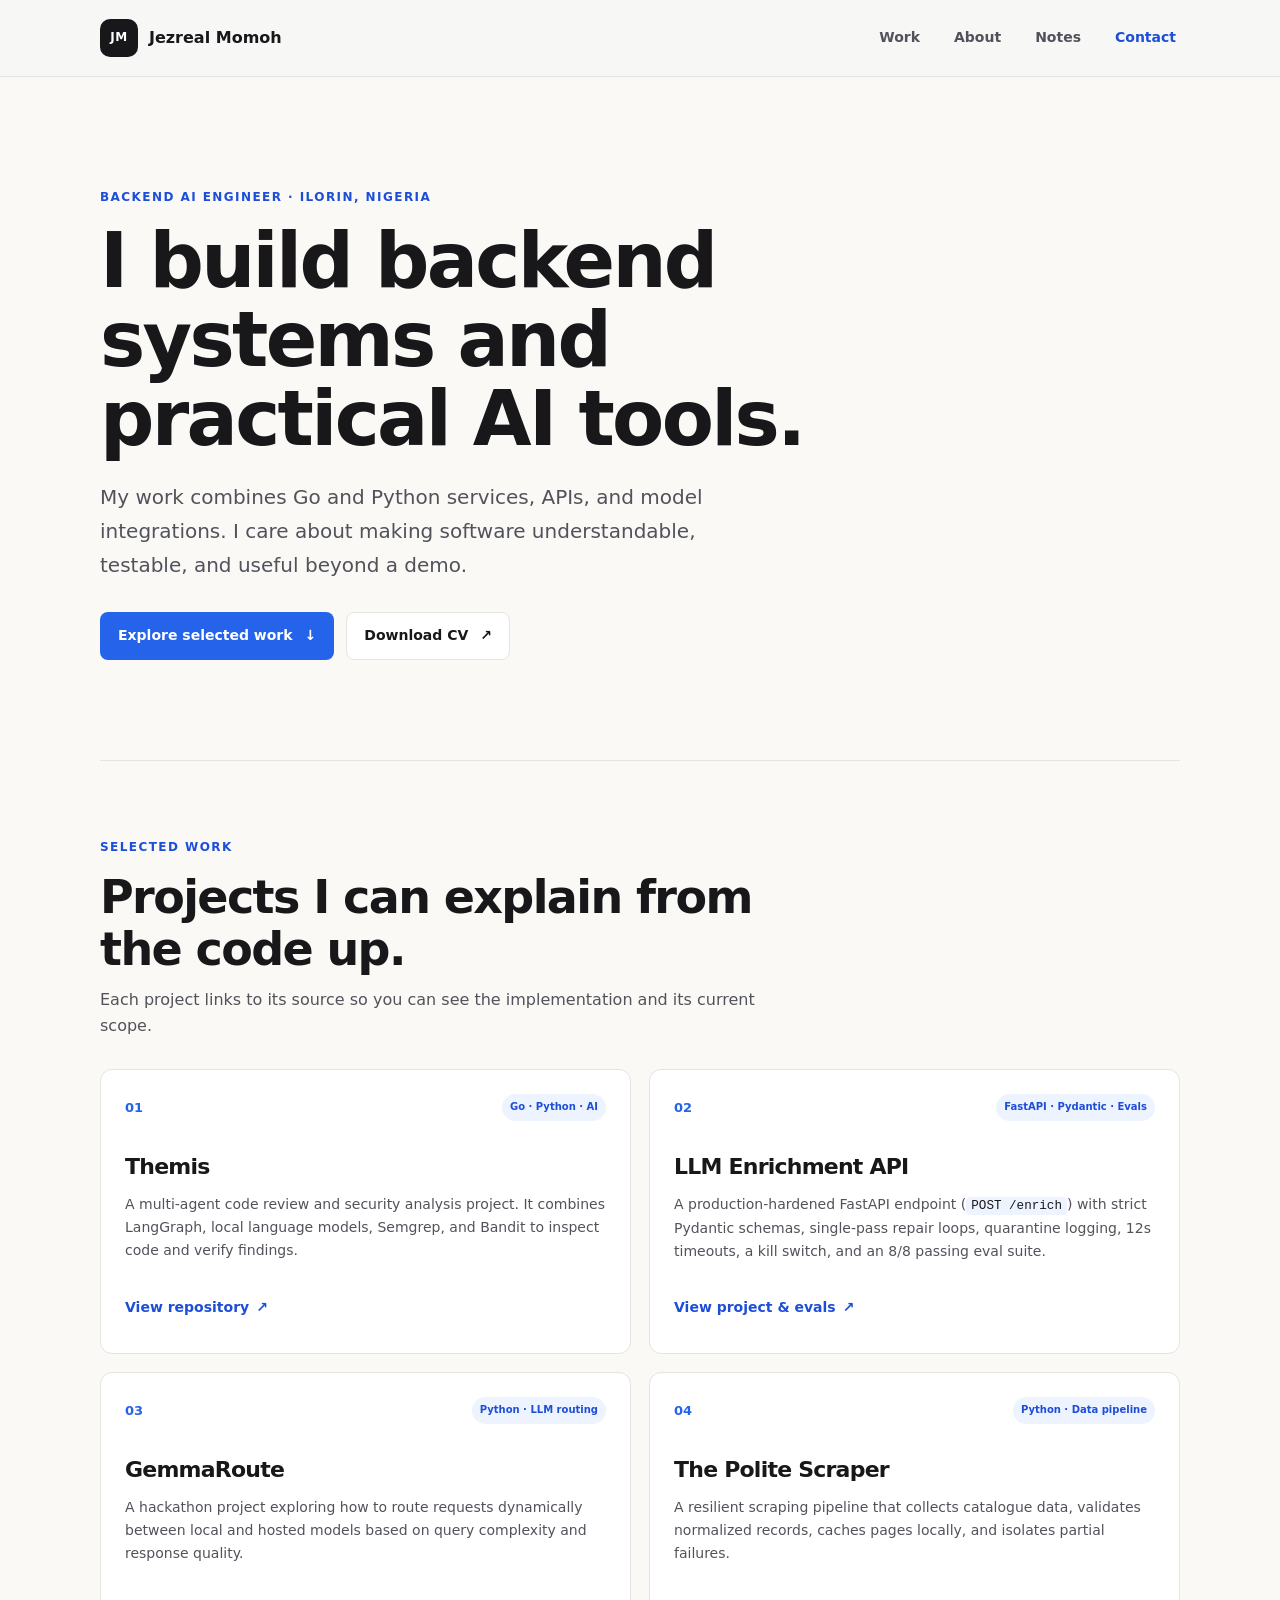
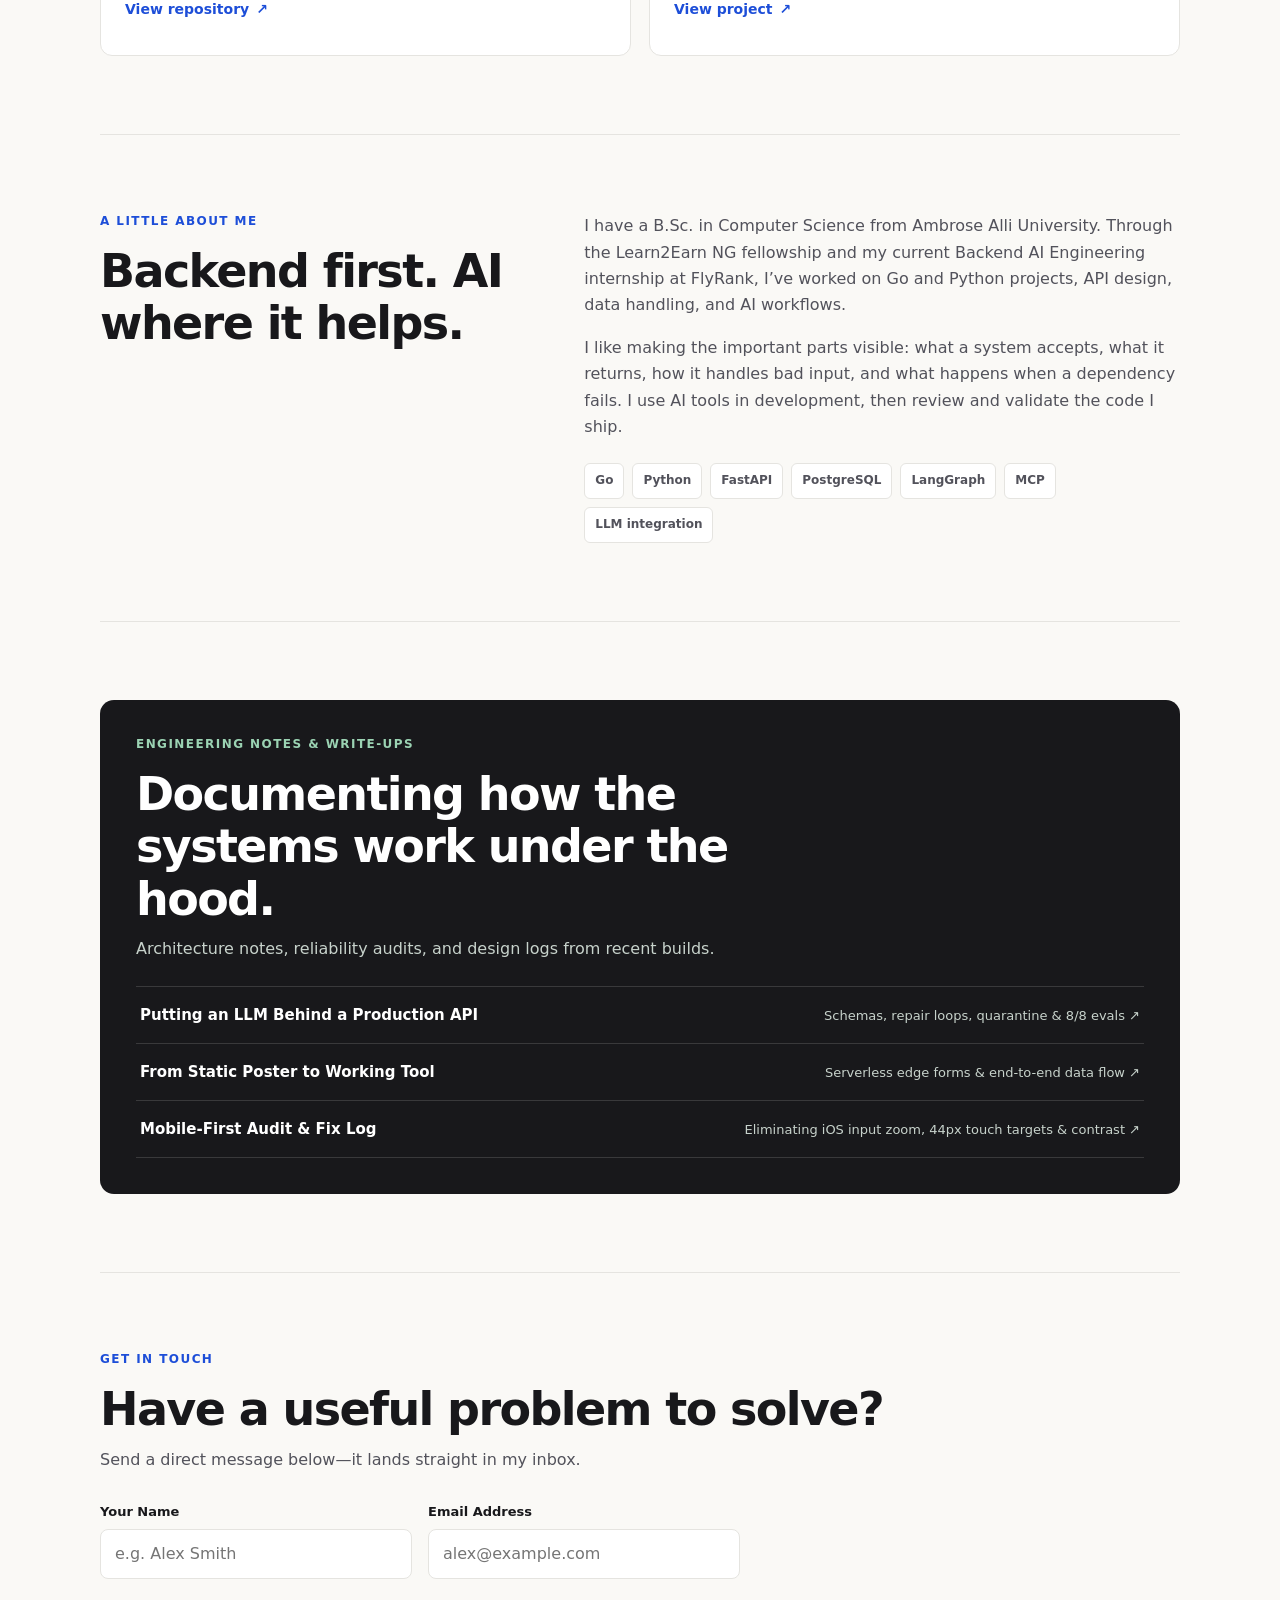
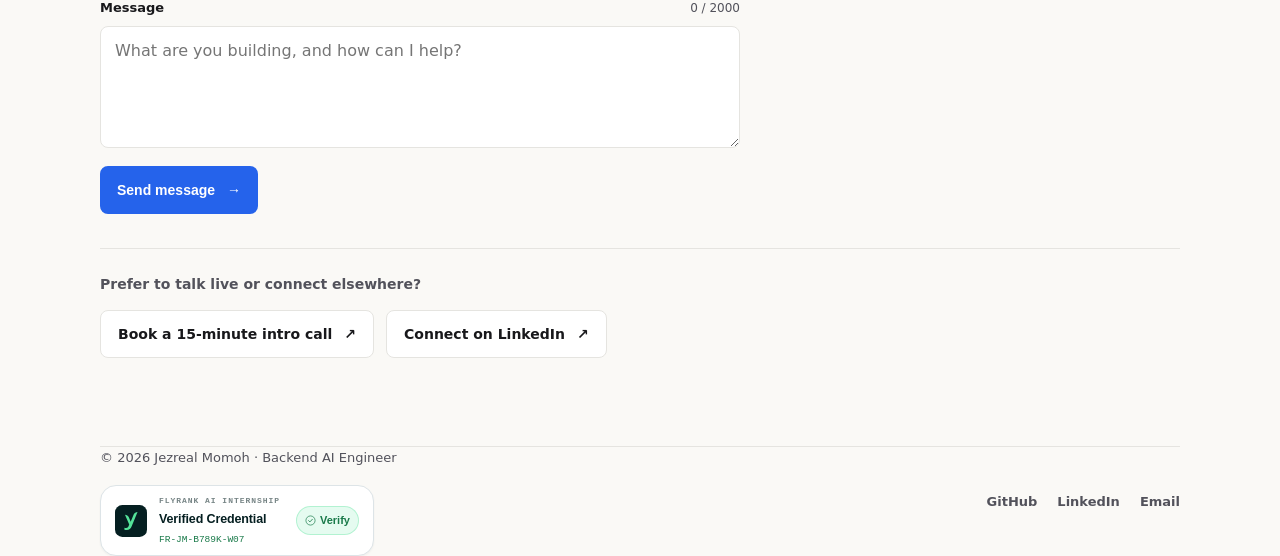
==== commit 3f11919a: "feat(launch): Plant Your Flag - embed privacy-friendly analytics, official FlyRank graduate badge, a" ====
--- a/site/index.html
+++ b/site/index.html
@@ -28,6 +28,10 @@
 
     <link rel="icon" type="image/svg+xml" href="./assets/jm-favicon.svg">
     <link rel="stylesheet" href="./styles.css">
+
+    <!-- Privacy-Friendly Visitor Analytics (Cloudflare Web Analytics & GoatCounter) -->
+    <script defer src="https://static.cloudflareinsights.com/beacon.min.js" data-cf-beacon='{"token": "jezreal-momoh-portfolio-analytics", "spa": false}'></script>
+    <script data-goatcounter="https://jezreal-momoh.goatcounter.com/count" async src="//gc.zgo.at/count.js"></script>
 
     <script type="application/ld+json">
       {
@@ -206,10 +210,18 @@
 
     <footer class="site-footer">
       <div class="footer-left">
-        <p>© 2026 Jezreal Momoh</p>
-        <a href="https://internship.flyrank.ai" class="graduate-badge" target="_blank" rel="noopener noreferrer" title="Verified FlyRank AI Graduate">
-          <span class="badge-dot" aria-hidden="true"></span>
-          <span>FlyRank Graduate</span>
+        <p>© 2026 Jezreal Momoh · Backend AI Engineer</p>
+        <!-- Official FlyRank Graduate Badge from internship-badge.netlify.app -->
+        <a href="https://internship.flyrank.ai/verify?id=FR-JM-B789K-W07&amp;first_name=Jezreal" target="_blank" rel="noopener noreferrer" class="flyrank-official-badge" aria-label="Verify Jezreal Momoh's FlyRank AI Internship credential FR-JM-B789K-W07" style="box-sizing:border-box;margin:10px 0 0 0;padding:8px 14px;border:1px solid #DDE4E7;background:#FFFFFF;text-decoration:none;font-family:-apple-system,BlinkMacSystemFont,'Segoe UI',Roboto,Helvetica,Arial,sans-serif;display:inline-flex;align-items:center;gap:12px;border-radius:16px;box-shadow:0 1px 2px rgba(5,31,33,0.05);max-width:100%">
+          <svg width="32" height="32" viewBox="0 0 96 96" fill="none" xmlns="http://www.w3.org/2000/svg" aria-hidden="true" style="display:block;flex:none"><rect width="96" height="96" rx="22" fill="#051F21"></rect><path d="M28.2354 74.2202V67.9039C29.6419 68.4369 31.3724 68.7055 33.4311 68.7055C35.3235 68.7055 36.8153 68.2396 37.8979 67.3079C38.9805 66.3762 39.9566 64.8695 40.8218 62.792L42.6887 58.3139L29.8976 29.2879C35.0038 29.2879 39.6028 32.3307 41.5294 36.9893L47.0746 50.3985L56.0126 28.6038C57.9221 23.9452 62.5168 20.894 67.6187 20.894L50.0795 63.5936C48.4556 67.5933 46.5205 70.5102 44.2743 72.3484C42.0281 74.1867 39.1169 75.1058 35.5451 75.1058C32.6212 75.1058 30.1875 74.812 28.2354 74.2244V74.2202Z" fill="#54E399"></path></svg>
+          <span style="display:flex;flex-direction:column;gap:2px;min-width:0;text-align:left">
+            <span style="font-family:ui-monospace,SFMono-Regular,Menlo,Consolas,monospace;font-size:8px;font-weight:700;letter-spacing:0.12em;text-transform:uppercase;color:rgba(5,31,33,0.55)">FlyRank AI Internship</span>
+            <span style="font-size:12.5px;font-weight:600;color:#051F21;letter-spacing:-0.01em;white-space:nowrap">Verified Credential</span>
+            <span style="font-family:ui-monospace,SFMono-Regular,Menlo,Consolas,monospace;font-size:9.5px;color:#1A7A4A">FR-JM-B789K-W07</span>
+          </span>
+          <span style="display:flex;align-items:center;gap:4px;margin-left:4px;padding:4px 8px;background:rgba(84,227,153,0.15);border:1px solid rgba(84,227,153,0.35);border-radius:9999px;font-size:11px;font-weight:600;color:#1A7A4A;flex:none">
+            <svg width="11" height="11" viewBox="0 0 24 24" fill="none" xmlns="http://www.w3.org/2000/svg" aria-hidden="true" style="display:block;flex:none"><circle cx="12" cy="12" r="10" stroke="#1A7A4A" stroke-width="1.5"></circle><path d="M7.9 12.3l2.8 2.8 5.4-5.8" stroke="#1A7A4A" stroke-width="1.8" stroke-linecap="round" stroke-linejoin="round"></path></svg>Verify
+          </span>
         </a>
       </div>
       <div class="footer-links">
--- a/site/styles.css
+++ b/site/styles.css
@@ -314,7 +314,7 @@
 
 .site-footer { min-height: 90px; border-top: 1px solid var(--line); color: var(--muted); font-size: 13px; }
 .site-footer p { margin: 0; }
-.footer-left { display: flex; align-items: center; gap: 14px; }
+.footer-left { display: flex; flex-direction: column; align-items: flex-start; gap: 6px; }
 .graduate-badge {
   display: inline-flex;
   align-items: center;
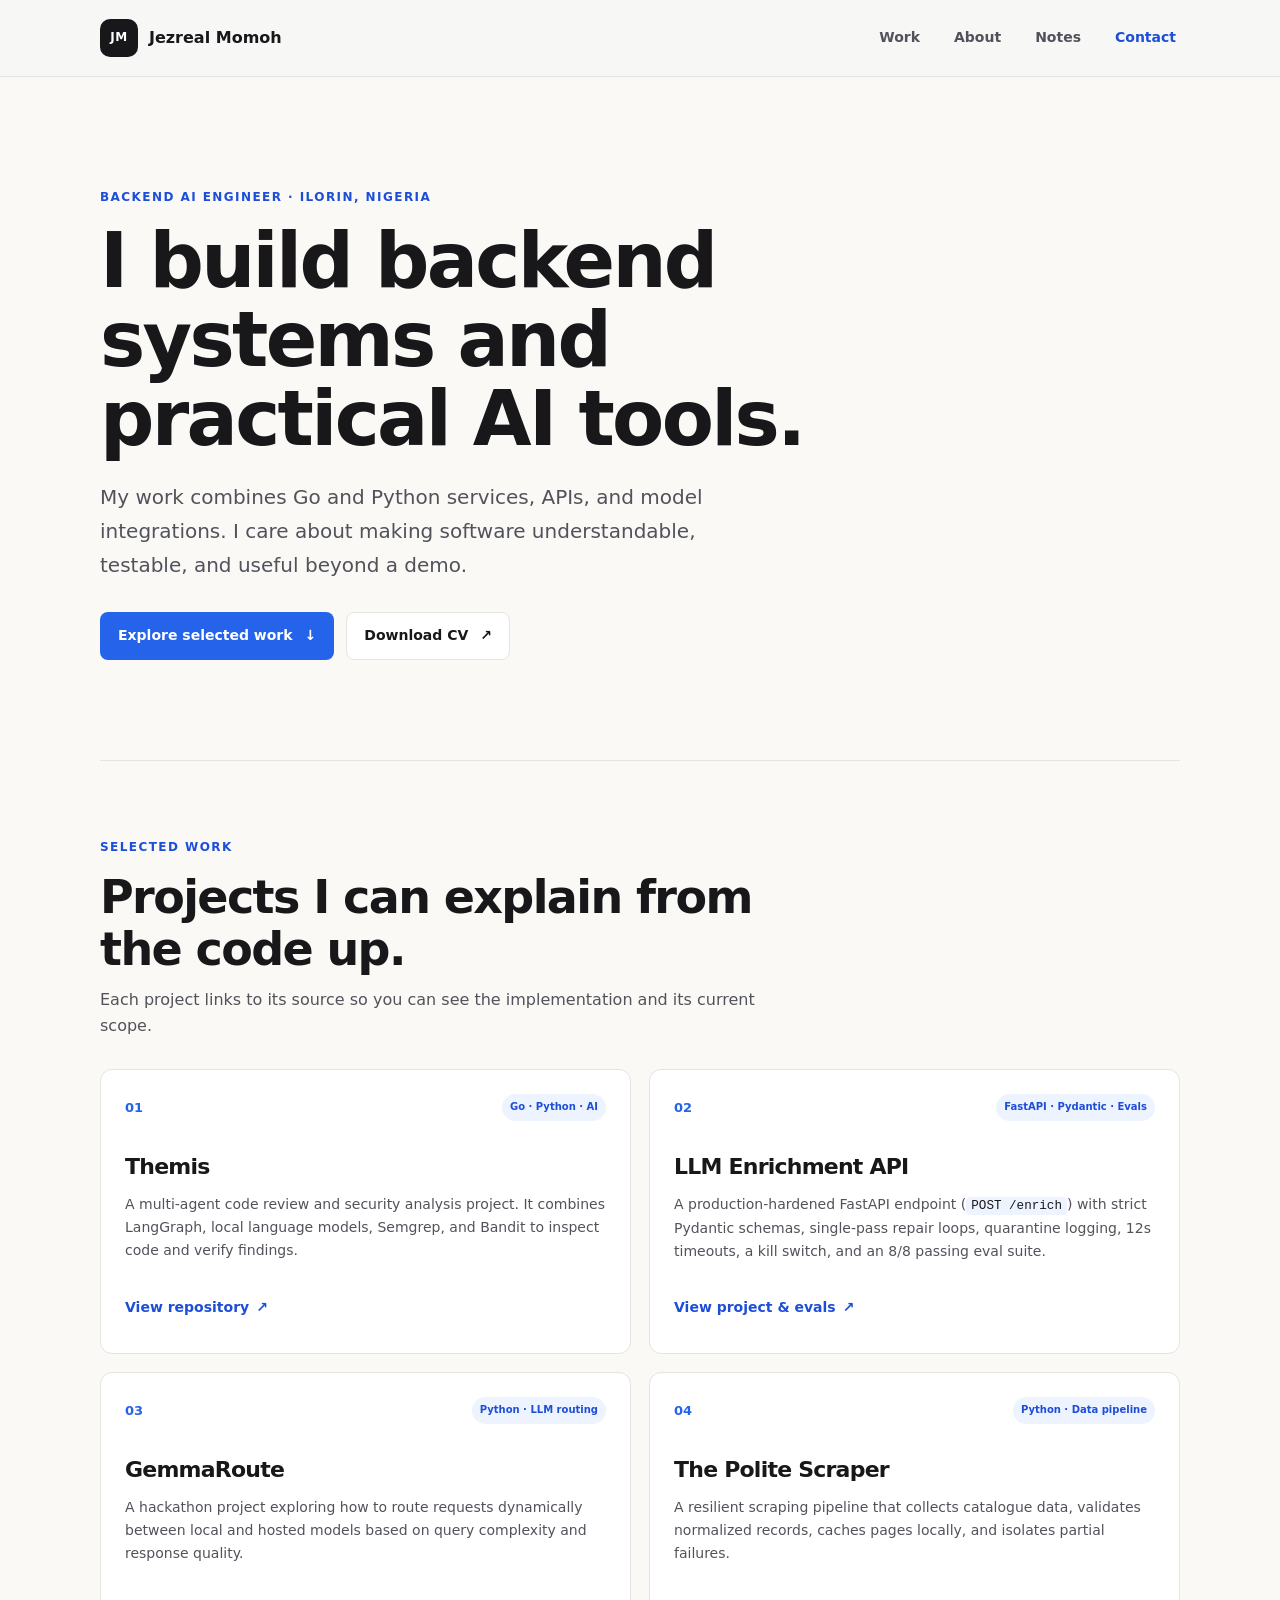
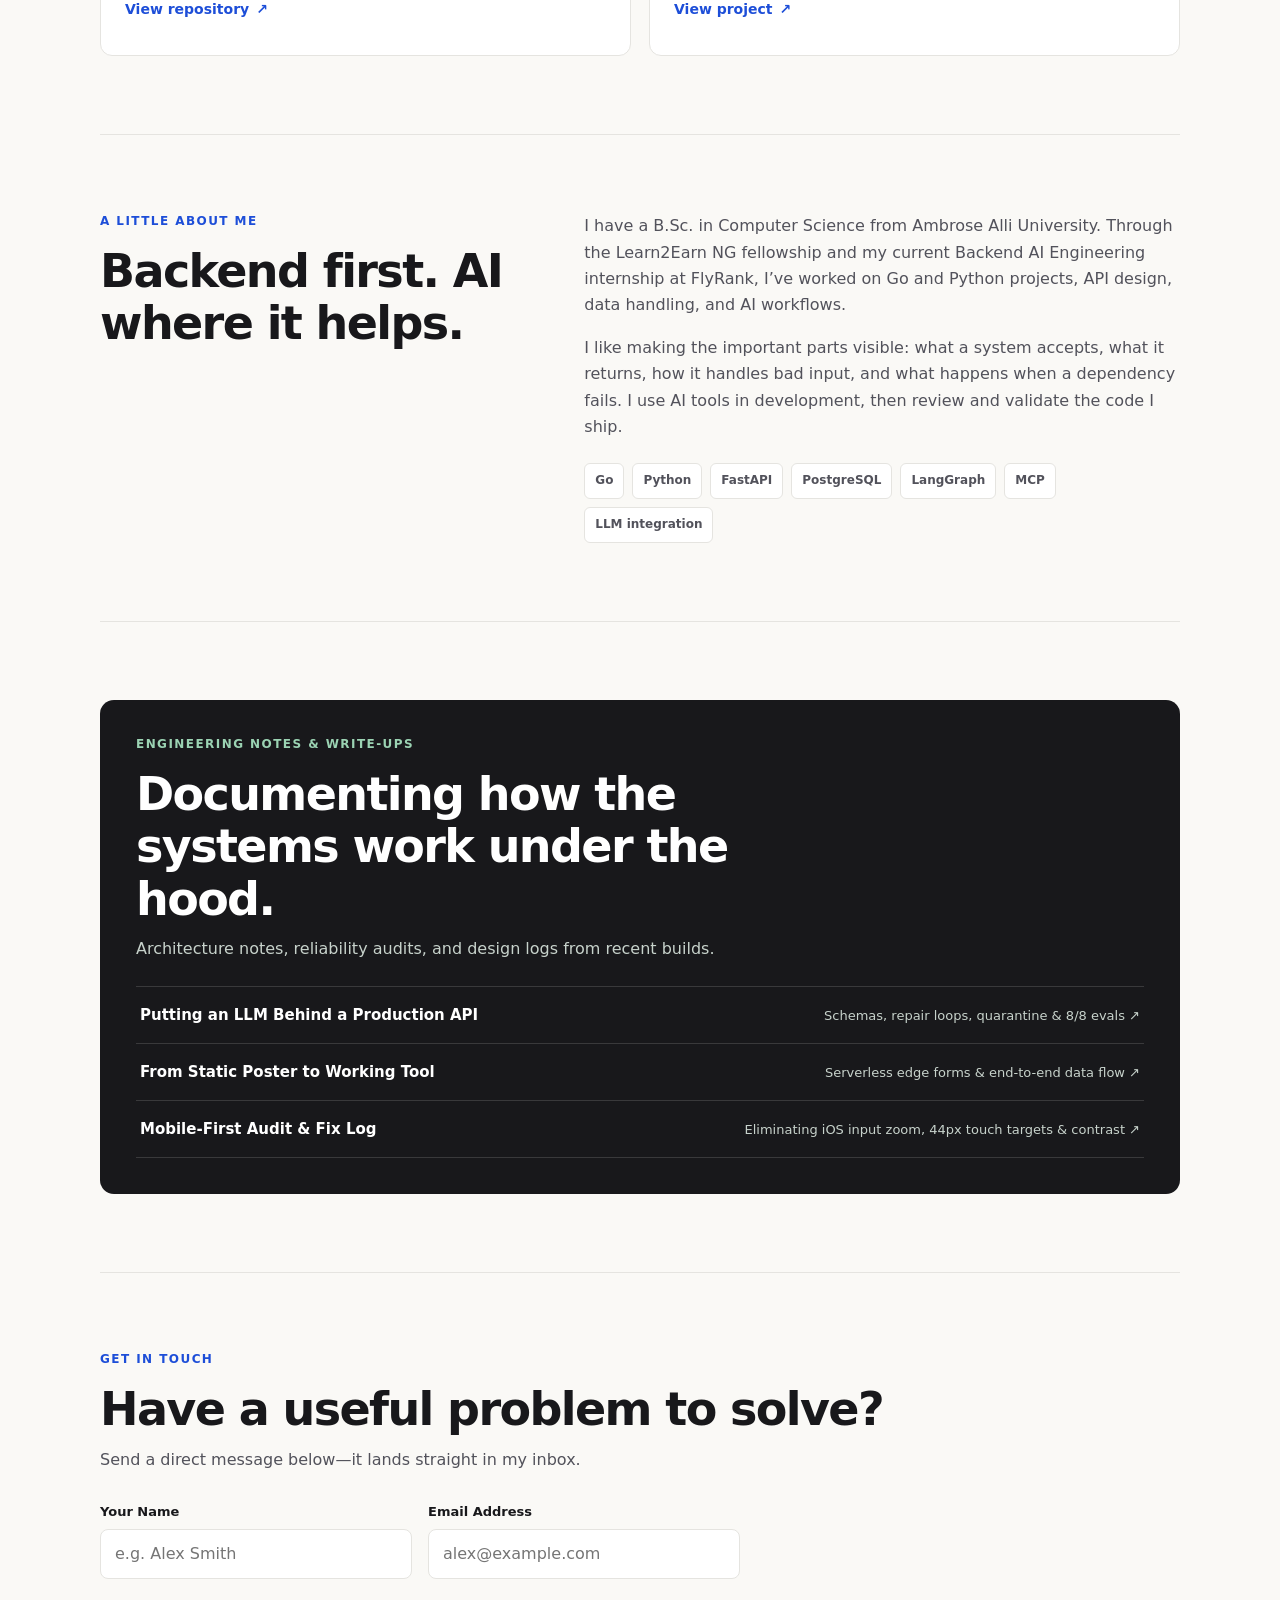
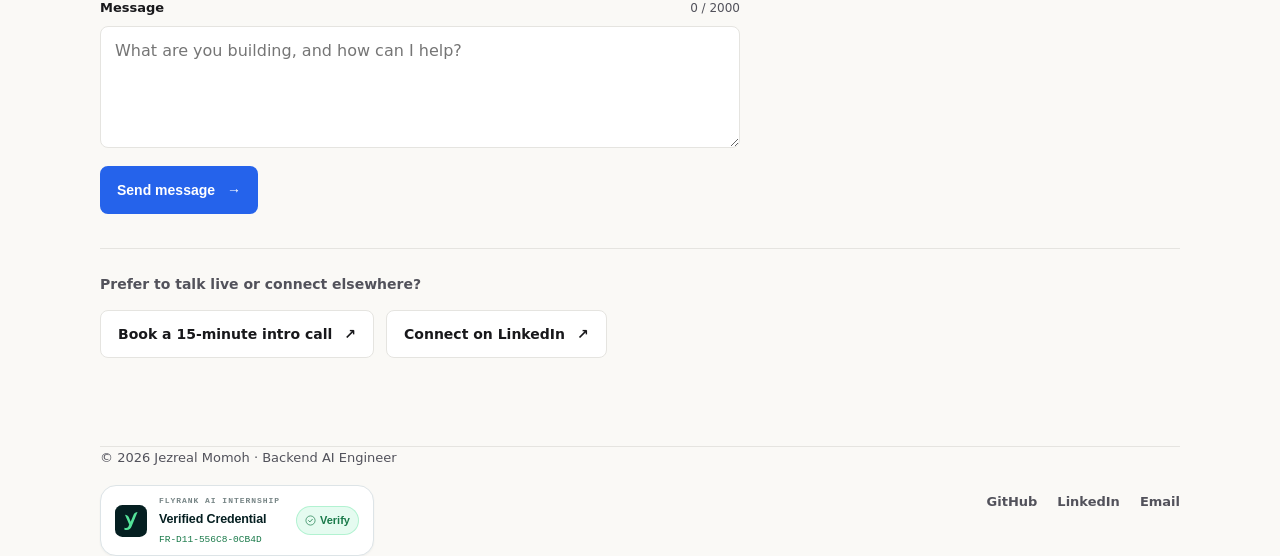
==== commit 72711c85: "fix(credential): update official FlyRank verified credential ID to FR-D11-556C8-0CB4D" ====
--- a/site/index.html
+++ b/site/index.html
@@ -212,12 +212,12 @@
       <div class="footer-left">
         <p>© 2026 Jezreal Momoh · Backend AI Engineer</p>
         <!-- Official FlyRank Graduate Badge from internship-badge.netlify.app -->
-        <a href="https://internship.flyrank.ai/verify?id=FR-JM-B789K-W07&amp;first_name=Jezreal" target="_blank" rel="noopener noreferrer" class="flyrank-official-badge" aria-label="Verify Jezreal Momoh's FlyRank AI Internship credential FR-JM-B789K-W07" style="box-sizing:border-box;margin:10px 0 0 0;padding:8px 14px;border:1px solid #DDE4E7;background:#FFFFFF;text-decoration:none;font-family:-apple-system,BlinkMacSystemFont,'Segoe UI',Roboto,Helvetica,Arial,sans-serif;display:inline-flex;align-items:center;gap:12px;border-radius:16px;box-shadow:0 1px 2px rgba(5,31,33,0.05);max-width:100%">
+        <a href="https://internship.flyrank.ai/verify?id=FR-D11-556C8-0CB4D&amp;first_name=Jezreal" target="_blank" rel="noopener noreferrer" class="flyrank-official-badge" aria-label="Verify Jezreal Momoh's FlyRank AI Internship credential FR-D11-556C8-0CB4D" style="box-sizing:border-box;margin:10px 0 0 0;padding:8px 14px;border:1px solid #DDE4E7;background:#FFFFFF;text-decoration:none;font-family:-apple-system,BlinkMacSystemFont,'Segoe UI',Roboto,Helvetica,Arial,sans-serif;display:inline-flex;align-items:center;gap:12px;border-radius:16px;box-shadow:0 1px 2px rgba(5,31,33,0.05);max-width:100%">
           <svg width="32" height="32" viewBox="0 0 96 96" fill="none" xmlns="http://www.w3.org/2000/svg" aria-hidden="true" style="display:block;flex:none"><rect width="96" height="96" rx="22" fill="#051F21"></rect><path d="M28.2354 74.2202V67.9039C29.6419 68.4369 31.3724 68.7055 33.4311 68.7055C35.3235 68.7055 36.8153 68.2396 37.8979 67.3079C38.9805 66.3762 39.9566 64.8695 40.8218 62.792L42.6887 58.3139L29.8976 29.2879C35.0038 29.2879 39.6028 32.3307 41.5294 36.9893L47.0746 50.3985L56.0126 28.6038C57.9221 23.9452 62.5168 20.894 67.6187 20.894L50.0795 63.5936C48.4556 67.5933 46.5205 70.5102 44.2743 72.3484C42.0281 74.1867 39.1169 75.1058 35.5451 75.1058C32.6212 75.1058 30.1875 74.812 28.2354 74.2244V74.2202Z" fill="#54E399"></path></svg>
           <span style="display:flex;flex-direction:column;gap:2px;min-width:0;text-align:left">
             <span style="font-family:ui-monospace,SFMono-Regular,Menlo,Consolas,monospace;font-size:8px;font-weight:700;letter-spacing:0.12em;text-transform:uppercase;color:rgba(5,31,33,0.55)">FlyRank AI Internship</span>
             <span style="font-size:12.5px;font-weight:600;color:#051F21;letter-spacing:-0.01em;white-space:nowrap">Verified Credential</span>
-            <span style="font-family:ui-monospace,SFMono-Regular,Menlo,Consolas,monospace;font-size:9.5px;color:#1A7A4A">FR-JM-B789K-W07</span>
+            <span style="font-family:ui-monospace,SFMono-Regular,Menlo,Consolas,monospace;font-size:9.5px;color:#1A7A4A">FR-D11-556C8-0CB4D</span>
           </span>
           <span style="display:flex;align-items:center;gap:4px;margin-left:4px;padding:4px 8px;background:rgba(84,227,153,0.15);border:1px solid rgba(84,227,153,0.35);border-radius:9999px;font-size:11px;font-weight:600;color:#1A7A4A;flex:none">
             <svg width="11" height="11" viewBox="0 0 24 24" fill="none" xmlns="http://www.w3.org/2000/svg" aria-hidden="true" style="display:block;flex:none"><circle cx="12" cy="12" r="10" stroke="#1A7A4A" stroke-width="1.5"></circle><path d="M7.9 12.3l2.8 2.8 5.4-5.8" stroke="#1A7A4A" stroke-width="1.8" stroke-linecap="round" stroke-linejoin="round"></path></svg>Verify
